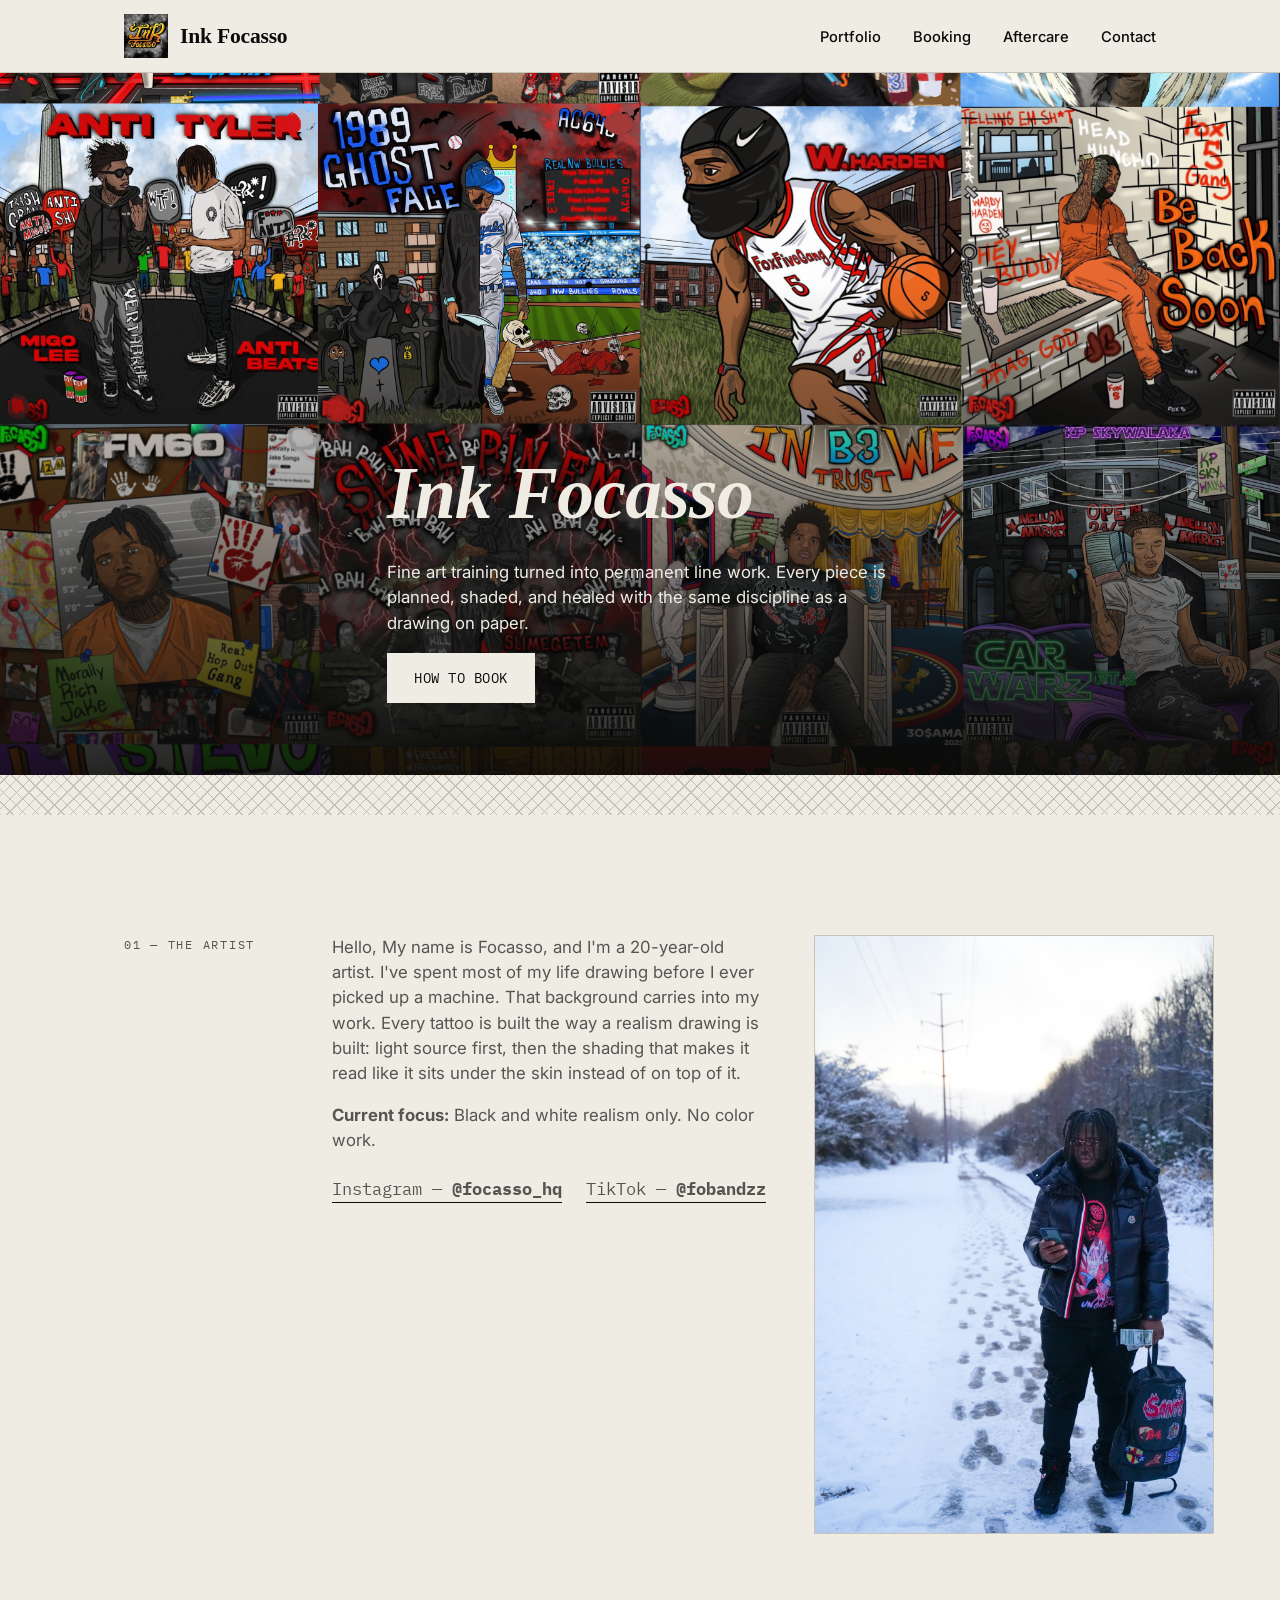
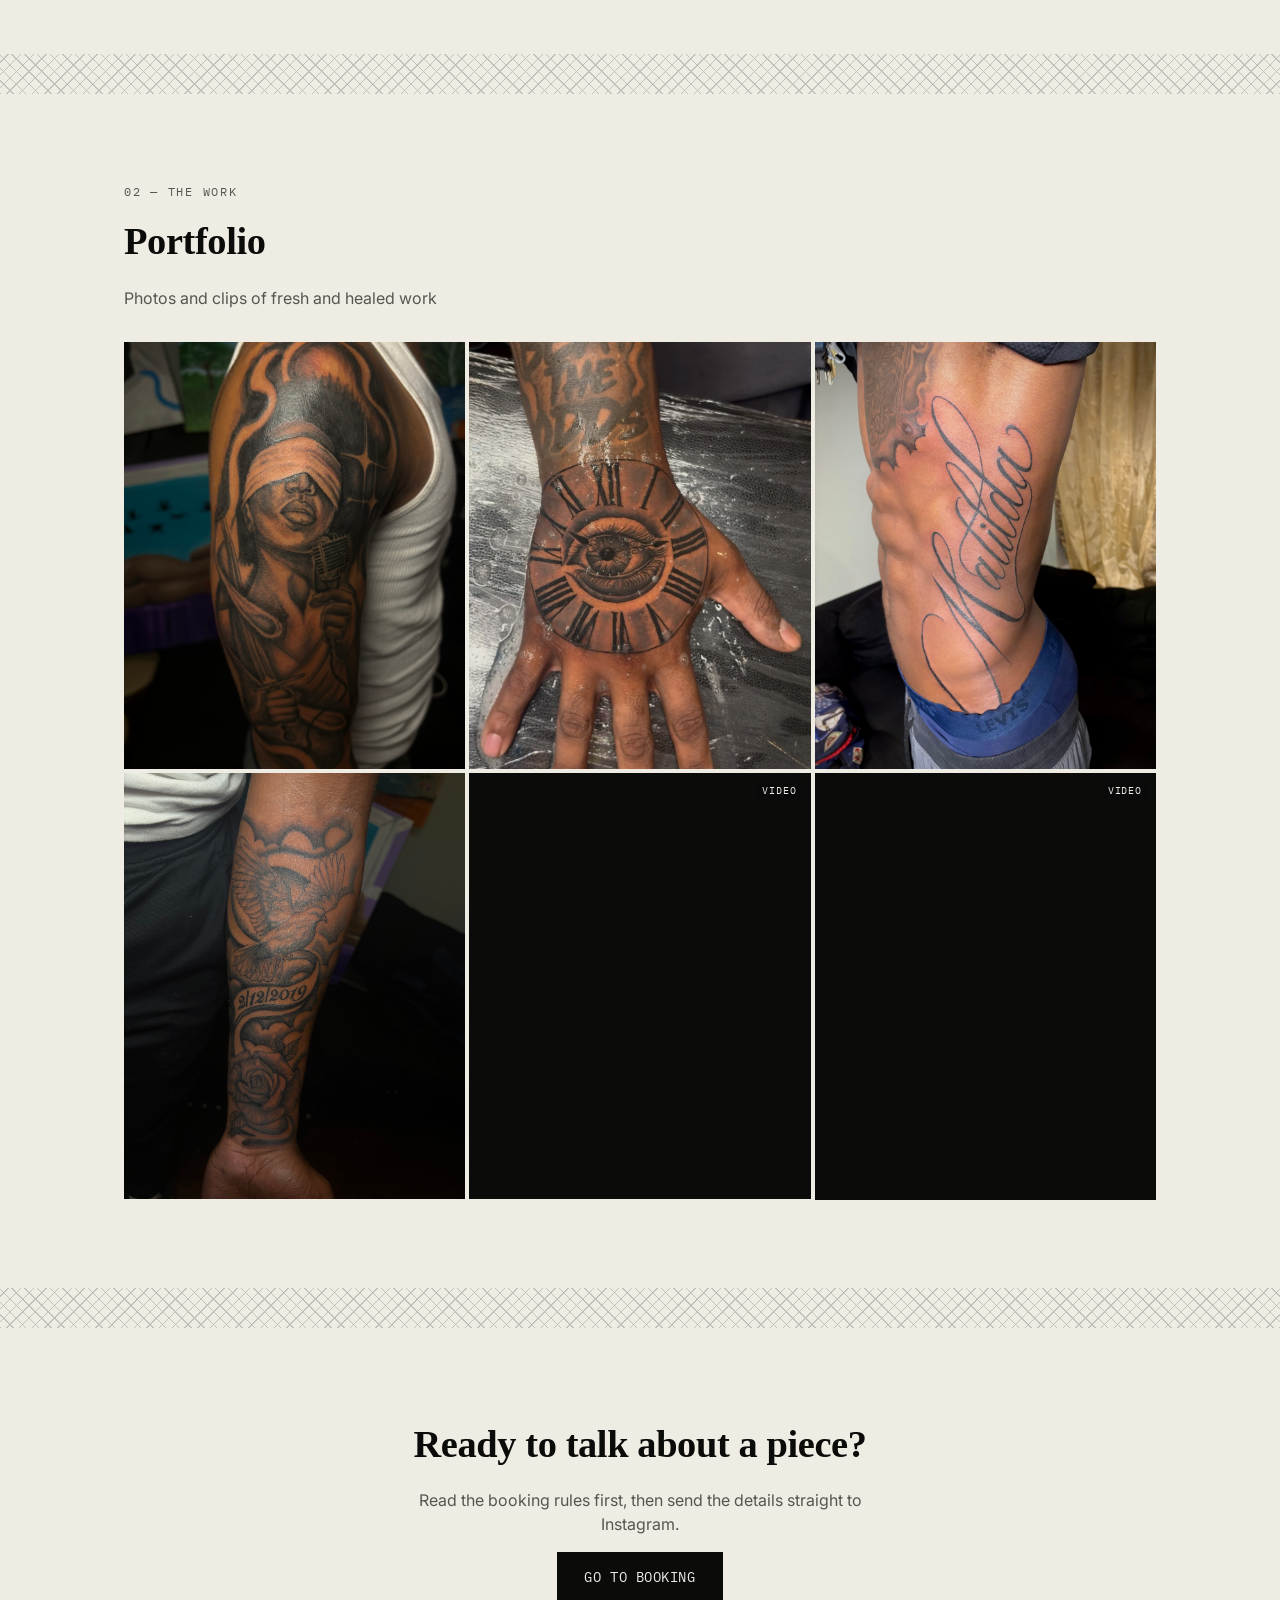
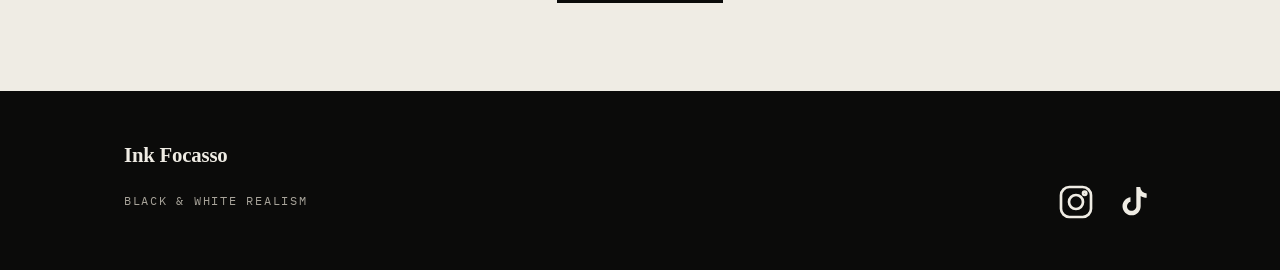
==== ink-focasso/index.html @ cd07380a "Initial commit" ====
<!doctype html>
<html lang="en">
<head>
<meta charset="UTF-8">
<meta name="viewport" content="width=device-width, initial-scale=1.0">
<title>Ink Focasso — Black &amp; white realism tattoo</title>
<meta name="description" content="Ink Focasso. Black and white realism tattoo artist. Book through Instagram DMs.">
<link rel="preconnect" href="https://fonts.googleapis.com">
<link rel="preconnect" href="https://fonts.gstatic.com" crossorigin>
<link href="https://fonts.googleapis.com/css2?family=Bodoni+Moda:ital,wght@0,500;0,700;1,500&family=Inter:wght@400;500;600&family=IBM+Plex+Mono:wght@400;500&display=swap" rel="stylesheet">
<link rel="stylesheet" href="css/style.css">
</head>
<body>

<header class="site-header">
  <div class="wrap header-inner">
<a class="logotype" href="index.html" id="logo-link">
    <img src="media/focasso website logo.jpg" alt="Ink Focasso Logo" class="navbar-logo">
    <span class="logo-text">Ink Focasso</span>
</a>
    <button class="nav-toggle" id="nav-toggle" aria-expanded="false" aria-controls="nav-menu">
      <span>Menu</span>
    </button>
    <nav>
      <ul id="nav-menu" class="nav-menu">
        <li><a href="index.html#portfolio">Portfolio</a></li>
        <li><a href="booking.html">Booking</a></li>
        <li><a href="aftercare.html">Aftercare</a></li>
        <li><a href="index.html#contact">Contact</a></li>
      </ul>
    </nav>
  </div>
</header>

<section class="hero">
  <div class="hero-media" aria-hidden="true"></div>
  <div class="hero-overlay" aria-hidden="true"></div>
  <div class="hero-content wrap">
    <h1>Ink Focasso</h1>
    <p class="hero-sub">Fine art training turned into permanent line work. Every piece is planned, shaded, and healed with the same discipline as a drawing on paper.</p>
    <a class="btn btn-primary" href="booking.html">How to book</a>
  </div>
</section>

<div class="hatch-divider" aria-hidden="true"></div>

<section class="about wrap" id="about">
  <div class="about-grid">
    <p class="label-mono">01 — The artist</p>
    <div class="about-copy">
      <p>Hello, My name is Focasso, and I'm a 20-year-old artist. I've spent most of my life drawing before I ever picked up a machine. That background carries into my work. Every tattoo is built the way a realism drawing is built: light source first, then the shading that makes it read like it sits under the skin instead of on top of it.</p>
      <p><strong>Current focus:</strong> Black and white realism only. No color work.</p>
      <p class="socials">
        <a href="https://instagram.com/focasso_hq" target="_blank" rel="noopener">Instagram — <strong>@focasso_hq</strong></a>
        <a href="https://tiktok.com/@fobandzz" target="_blank" rel="noopener">TikTok — <strong>@fobandzz</strong></a>
      </p>
    </div>
    <div class="about-photo">
      <img src="media/artist-photo.jpeg" alt="Ink Focasso, the artist" loading="lazy">
    </div>
  </div>
</section>

<div class="hatch-divider" aria-hidden="true"></div>

<section class="portfolio wrap" id="portfolio">
  <p class="label-mono">02 — The Work</p>
  <h2>Portfolio</h2>
  <p class="section-note">Photos and clips of fresh and healed work</p>
  <div class="gallery" id="gallery">
    <p class="gallery-empty" id="gallery-empty">Gallery items will show up here once they're added to <code>js/gallery-data.js</code>.</p>
  </div>
</section>

<div class="hatch-divider" aria-hidden="true"></div>

<section class="cta-band wrap">
  <h2>Ready to talk about a piece?</h2>
  <p>Read the booking rules first, then send the details straight to Instagram.</p>
  <a class="btn btn-primary" href="booking.html">Go to booking</a>
</section>

<footer id="contact" class="site-footer">
  <div class="wrap footer-grid">
    <div>
      <p class="logotype">Ink Focasso</p>
      <p class="label-mono">Black &amp; white realism</p>
    </div>
    <div class="footer-links">
  <a href="https://instagram.com/focasso_hq" target="_blank" rel="noopener" aria-label="Instagram">
    <svg viewBox="0 0 24 24" width="40" height="40" fill="none" stroke="currentColor" stroke-width="1.6">
      <rect x="3" y="3" width="18" height="18" rx="5"/>
      <circle cx="12" cy="12" r="4.2"/>
      <circle cx="17.2" cy="6.8" r="1"/>
    </svg>
  </a>
  <a href="https://tiktok.com/@fobandzz" target="_blank" rel="noopener" aria-label="TikTok">
    <svg viewBox="0 0 24 24" width="40" height="40" fill="currentColor">
      <path d="M14.5 3c.3 2.1 1.7 3.6 3.9 3.9v2.6c-1.3 0-2.6-.4-3.6-1.1v6.1c0 3-2.4 5.5-5.4 5.5S3.9 17.5 3.9 14.5c0-2.8 2.1-5.1 4.8-5.4v2.7c-1.2.3-2.1 1.4-2.1 2.7 0 1.6 1.3 2.8 2.8 2.8s2.8-1.3 2.8-2.8V3h2.3z"/>
    </svg>
  </a>
</div>
  </div>
</footer>

<!-- lightbox for gallery, filled in by main.js -->
<div class="lightbox" id="lightbox" hidden>
  <button class="lightbox-close" id="lightbox-close" aria-label="Close">×</button>
  <div class="lightbox-content" id="lightbox-content"></div>
</div>

<script src="js/gallery-data.js"></script>
<script src="js/main.js"></script>
</body>
</html>
---- ink-focasso/css/style.css ----
/* =========================================================
   INK_FOCASSO — Stylesheet
   Sections:
   1. Tokens
   2. Reset
   3. Typography
   4. Layout helpers
   5. Header / nav
   6. Hero
   7. Hatch divider (signature element)
   8. About
   9. Portfolio / gallery / lightbox
   10. CTA band + footer
   11. Booking page
   12. Aftercare page
   13. Buttons
   14. Responsive
   ========================================================= */

/* 1. Tokens ------------------------------------------------ */
:root {
  --ink: #0b0b0a;        /* near-black, warm */
  --ink-soft: #171614;
  --paper: #efece4;      /* warm paper white */
  --paper-dim: #e4e0d4;
  --graphite: #565550;   /* secondary text / lines */
  --hairline: #c9c5ba;   /* light borders on paper */
  --blood: #7a1f1f;      /* sparing accent: warnings, non-refundable, CTAs */
  --blood-soft: #a4453f;

  --font-display: "Fraunces", Georgia, serif;
  --font-body: "Inter", -apple-system, sans-serif;
  --font-mono: "IBM Plex Mono", monospace;

  --wrap-width: 1080px;
}

/* 2. Reset --------------------------------------------------- */
* { box-sizing: border-box; }
html { scroll-behavior: smooth; }
body {
  margin: 0;
  background: var(--paper);
  color: var(--ink);
  font-family: var(--font-body);
  line-height: 1.5;
  -webkit-font-smoothing: antialiased;
}
img, video { max-width: 100%; display: block; }
a { color: inherit; }
ul, ol { padding: 0; margin: 0; list-style: none; }
button { font: inherit; cursor: pointer; }

@media (prefers-reduced-motion: reduce) {
  html { scroll-behavior: auto; }
  * { animation-duration: 0.01ms !important; transition-duration: 0.01ms !important; }
}

:focus-visible {
  outline: 2px solid var(--blood);
  outline-offset: 3px;
}

/* 3. Typography ------------------------------------------------ */
h1, h2, h3 {
  font-family: var(--font-display);
  font-weight: 600;
  letter-spacing: -0.01em;
  margin: 0 0 0.4em;
}
h1 { font-size: clamp(2.6rem, 6vw, 4.6rem); line-height: 1.02; }
h2 { font-size: clamp(1.7rem, 3.2vw, 2.4rem); }
p { margin: 0 0 1em; color: var(--graphite); }
.hero p, .hero h1 { color: inherit; }

.eyebrow, .label-mono {
  font-family: var(--font-mono);
  font-size: 0.78rem;
  letter-spacing: 0.14em;
  text-transform: uppercase;
  color: var(--graphite);
}

code {
  font-family: var(--font-mono);
  background: var(--paper-dim);
  padding: 0.1em 0.4em;
  font-size: 0.9em;
}

/* 4. Layout helpers --------------------------------------------- */
.wrap {
  max-width: var(--wrap-width);
  margin: 0 auto;
  padding: 0 24px;
}

/* 5. Header / nav ------------------------------------------------ */
.site-header {
  position: sticky;
  top: 0;
  z-index: 40;
  background: var(--paper);
  border-bottom: 1px solid var(--hairline);
}
.header-inner {
  display: flex;
  align-items: center;
  justify-content: space-between;
  height: 72px;
}
.logotype {
  font-family: var(--font-display);
  font-weight: 600;
  font-size: 1.3rem;
  letter-spacing: -0.01em;
}
#logo-link {
  display: flex;
  align-items: center;
  gap: 12px;
  text-decoration: none;
}
.navbar-logo {
  height: 44px;
  width: auto;
  display: block;
  object-fit: contain;
}
.logo-text {
  font-family: var(--font-display);
  font-weight: 600;
  font-size: 1.35rem;
  letter-spacing: -0.01em;
  color: var(--ink);
}
.nav-menu {
  display: flex;
  gap: 32px;
}
.nav-menu a {
  text-decoration: none;
  font-size: 0.92rem;
  font-weight: 500;
  border-bottom: 2px solid transparent;
  padding-bottom: 2px;
}
.nav-menu a:hover,
.nav-menu a[aria-current="page"] {
  border-bottom-color: var(--blood);
}
.nav-toggle {
  display: none;
  background: none;
  border: 1px solid var(--ink);
  padding: 8px 14px;
  font-family: var(--font-mono);
  font-size: 0.8rem;
}

/* 6. Hero --------------------------------------------------------- */
.hero {
  position: relative;
  min-height: 78vh;
  display: flex;
  align-items: flex-end;
  background: var(--ink);
  color: var(--paper);
  overflow: hidden;
}

.hero-media {
  position: absolute;
  inset: 0;
  /* Updated with your "focasso portfolio.PNG" image */
  background: url("../media/focasso portfolio.PNG") center/cover no-repeat;
}

.hero-overlay {
  position: absolute;
  inset: 0;
  background: linear-gradient(180deg, rgba(11,11,10,0) 30%, rgba(11,11,10,0.9) 100%);
}

.hero-content {
  position: relative;
  padding-bottom: 72px;
  padding-top: 140px;
}
.hero h1 {
  font-optical-sizing: auto;
  font-weight: 600;
  font-style: italic;
}
.hero .eyebrow { color: #c9c5ba; }
.hero-sub {
  max-width: 46ch;
  color: #d8d5cc;
  font-size: 1.05rem;
}

/* 7. Hatch divider — signature element ----------------------------
   Cross-hatch pattern, referencing the shading technique used in
   black and white realism tattooing. Used as a section divider
   throughout the site, always in the graphite tone. */
.hatch-divider {
  height: 40px;
  background-image:
    repeating-linear-gradient(45deg, var(--graphite) 0, var(--graphite) 1px, transparent 1px, transparent 9px),
    repeating-linear-gradient(-45deg, var(--graphite) 0, var(--graphite) 1px, transparent 1px, transparent 9px);
  opacity: 0.28;
}

/* 8. About --------------------------------------------------------- */
.about { padding: 120px 24px; }
.about-grid {
  display: grid;
  grid-template-columns: 160px 1fr 400px;
  gap: 48px;
  align-items: start;
}
.about-photo img {
  width: 100%;
  height: auto;
  object-fit: contain;
  border: 1px solid var(--hairline);
}
.about-copy p { max-width: 62ch; font-size: 1.05rem; }
.socials {
  display: flex;
  gap: 24px;
  font-family: var(--font-mono);
  font-size: 0.85rem;
  margin-top: 24px;
}
.socials a {
  text-decoration: none;
  border-bottom: 1px solid var(--ink);
  white-space: nowrap;
}
/* 9. Portfolio / gallery / lightbox --------------------------------- */
.portfolio { padding: 88px 24px; }
.section-note { max-width: 60ch; }
.gallery {
  display: grid;
  grid-template-columns: repeat(3, 1fr);
  gap: 4px;
  margin-top: 32px;
}
.gallery-empty {
  grid-column: 1 / -1;
  border: 1px dashed var(--hairline);
  padding: 40px;
  text-align: center;
}
.gallery-item {
  position: relative;
  aspect-ratio: 4 / 5;
  background: var(--ink);
  overflow: hidden;
  cursor: pointer;
  border: none;
  padding: 0;
}
.gallery-item img,
.gallery-item video {
  width: 100%;
  height: 100%;
  object-fit: cover;
  transition: transform 0.4s ease;
}
.gallery-item:hover img,
.gallery-item:hover video { transform: scale(1.04); }
.gallery-item .badge {
  position: absolute;
  top: 8px;
  right: 8px;
  font-family: var(--font-mono);
  font-size: 0.65rem;
  color: var(--paper);
  background: rgba(11,11,10,0.7);
  padding: 2px 6px;
  letter-spacing: 0.08em;
  text-transform: uppercase;
}

.lightbox {
  position: fixed;
  inset: 0;
  background: rgba(11,11,10,0.94);
  z-index: 100;
  display: flex;
  align-items: center;
  justify-content: center;
  padding: 40px;
}
.lightbox[hidden] { display: none; }
.lightbox-content img,
.lightbox-content video {
  max-height: 86vh;
  max-width: 90vw;
}
.lightbox-close {
  position: absolute;
  top: 24px;
  right: 32px;
  background: none;
  border: none;
  color: var(--paper);
  font-size: 2rem;
  line-height: 1;
}

/* 10. CTA band + footer --------------------------------------------- */
.cta-band {
  padding: 88px 24px;
  text-align: center;
}
.cta-band p { max-width: 46ch; margin-left: auto; margin-right: auto; }

.site-footer {
  background: var(--ink);
  color: var(--paper);
  padding: 48px 24px;
}
.footer-grid {
  display: flex;
  justify-content: space-between;
  align-items: flex-end;
  flex-wrap: wrap;
  gap: 24px;
}
.site-footer .logotype { color: var(--paper); }
.site-footer .label-mono { color: #a8a49a; }
.footer-links {
  display: flex;
  gap: 20px;
  align-items: center;
}
.footer-links a {
  display: inline-flex;
  color: var(--paper);
}
.footer-links a:hover { color: var(--blood-soft); }

/* 11. Booking page ---------------------------------------------------- */
.page-header { padding: 64px 24px 32px; }
.page-header p:last-child { max-width: 58ch; }

.rules { padding: 24px 24px 64px; }
.checklist { display: flex; flex-direction: column; gap: 16px; max-width: 68ch; }
.checklist li {
  border: 1px solid var(--hairline);
  padding: 16px 18px;
}
.checklist label {
  display: flex;
  gap: 14px;
  align-items: flex-start;
  cursor: pointer;
}
.checklist input[type="checkbox"] {
  margin-top: 3px;
  width: 18px;
  height: 18px;
  accent-color: var(--blood);
  flex-shrink: 0;
}
.checklist span { font-size: 0.98rem; }
.checklist-status {
  font-family: var(--font-mono);
  font-size: 0.85rem;
  margin-top: 20px;
}
.checklist-status.is-complete { color: var(--blood); }

.prep { padding: 24px 24px 64px; }
.prep-grid {
  display: grid;
  grid-template-columns: repeat(5, 1fr);
  gap: 1px;
  background: var(--hairline);
  border: 1px solid var(--hairline);
}
.prep-item {
  background: var(--paper);
  padding: 22px 12px;
  text-align: center;
}

.dm-flow { padding: 24px 24px 96px; }
.dm-steps { display: flex; flex-direction: column; gap: 10px; margin: 24px 0 32px; max-width: 60ch; counter-reset: step; }
.dm-steps li {
  counter-increment: step;
  padding-left: 32px;
  position: relative;
}
.dm-steps li::before {
  content: counter(step);
  position: absolute;
  left: 0;
  font-family: var(--font-mono);
  color: var(--blood);
}

.template-box {
  border: 1px solid var(--hairline);
  padding: 24px;
  max-width: 60ch;
  margin-bottom: 32px;
}
.template-box pre {
  font-family: var(--font-mono);
  font-size: 0.88rem;
  white-space: pre-wrap;
  background: var(--paper-dim);
  padding: 16px;
  margin: 12px 0 16px;
}
.template-actions { display: flex; align-items: center; gap: 16px; }
.copy-status { font-family: var(--font-mono); font-size: 0.8rem; color: var(--blood); }

/* 12. Aftercare page ---------------------------------------------------- */
.aftercare { padding: 24px 24px 96px; }
.aftercare-steps {
  display: flex;
  flex-direction: column;
  gap: 28px;
  max-width: 62ch;
}
.aftercare-steps li { border-left: 2px solid var(--blood); padding-left: 20px; }
.aftercare-note { margin-top: 40px; font-family: var(--font-mono); font-size: 0.9rem; }
.aftercare-note a { border-bottom: 1px solid var(--ink); text-decoration: none; }

/* 13. Buttons ------------------------------------------------------------ */
.btn {
  display: inline-block;
  font-family: var(--font-mono);
  font-size: 0.85rem;
  letter-spacing: 0.04em;
  text-transform: uppercase;
  text-decoration: none;
  padding: 14px 26px;
  border: 1px solid currentColor;
  transition: background 0.2s ease, color 0.2s ease;
}
.btn-primary {
  background: var(--ink);
  color: var(--paper);
  border-color: var(--ink);
}
.hero .btn-primary {
  background: var(--paper);
  color: var(--ink);
  border-color: var(--paper);
}
.btn-primary:hover { background: var(--blood); border-color: var(--blood); color: var(--paper); }
.btn-secondary {
  background: transparent;
  color: var(--ink);
  border-color: var(--ink);
}
.btn-secondary:hover { background: var(--ink); color: var(--paper); }
.btn[aria-disabled="true"] {
  opacity: 0.35;
  pointer-events: none;
}

/* 14. Responsive ------------------------------------------------------------ */
@media (max-width: 780px) {
  .about-grid { grid-template-columns: 1fr; gap: 24px; }
  .about-photo img { aspect-ratio: 16 / 10; }
  .gallery { grid-template-columns: repeat(2, 1fr); }
  .prep-grid { grid-template-columns: repeat(2, 1fr); }
  .footer-grid { flex-direction: column; align-items: flex-start; }
}

@media (max-width: 620px) {
  .nav-toggle { display: block; }
  .nav-menu {
    display: none;
    position: absolute;
    top: 72px;
    left: 0;
    right: 0;
    background: var(--paper);
    border-bottom: 1px solid var(--hairline);
    flex-direction: column;
    gap: 0;
    padding: 8px 24px 16px;
  }
  .nav-menu.is-open { display: flex; }
  .nav-menu li { padding: 12px 0; border-bottom: 1px solid var(--hairline); }
  .nav-menu li:last-child { border-bottom: none; }
  .gallery { grid-template-columns: repeat(2, 1fr); }
}
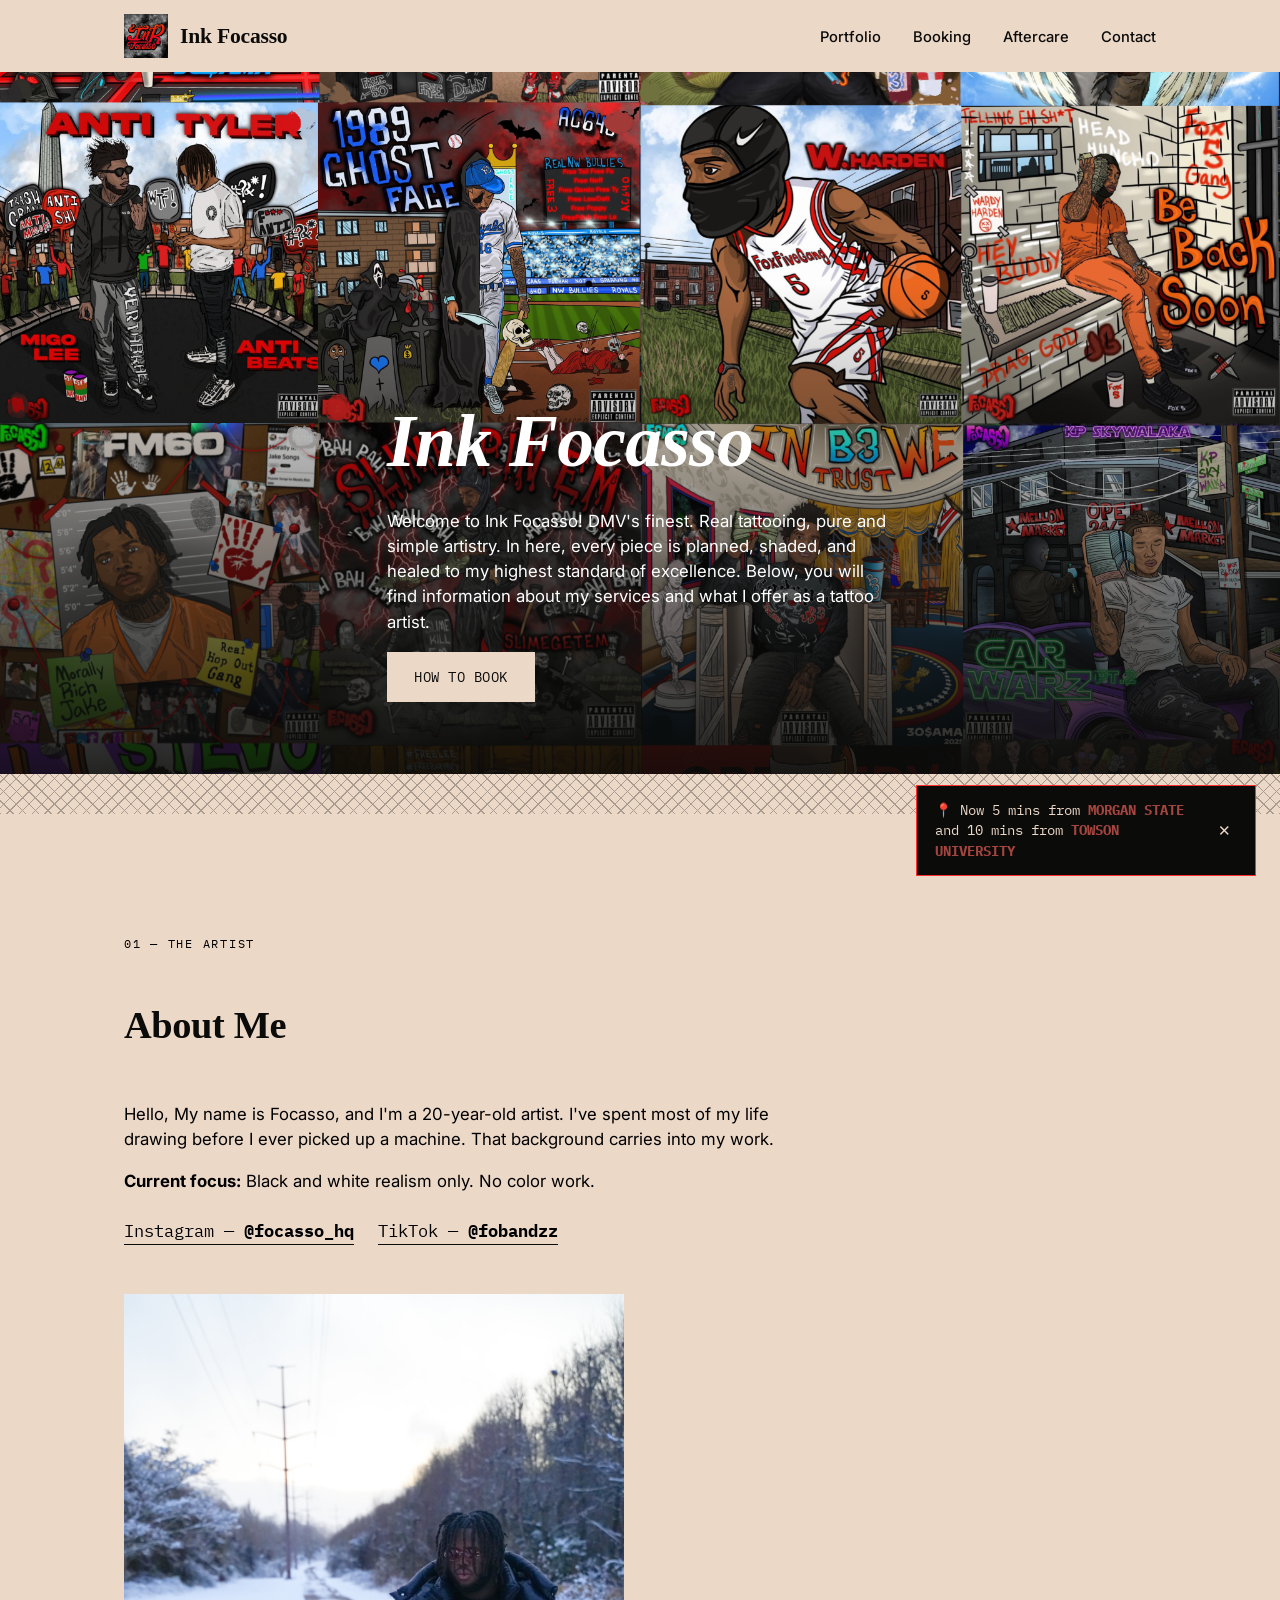
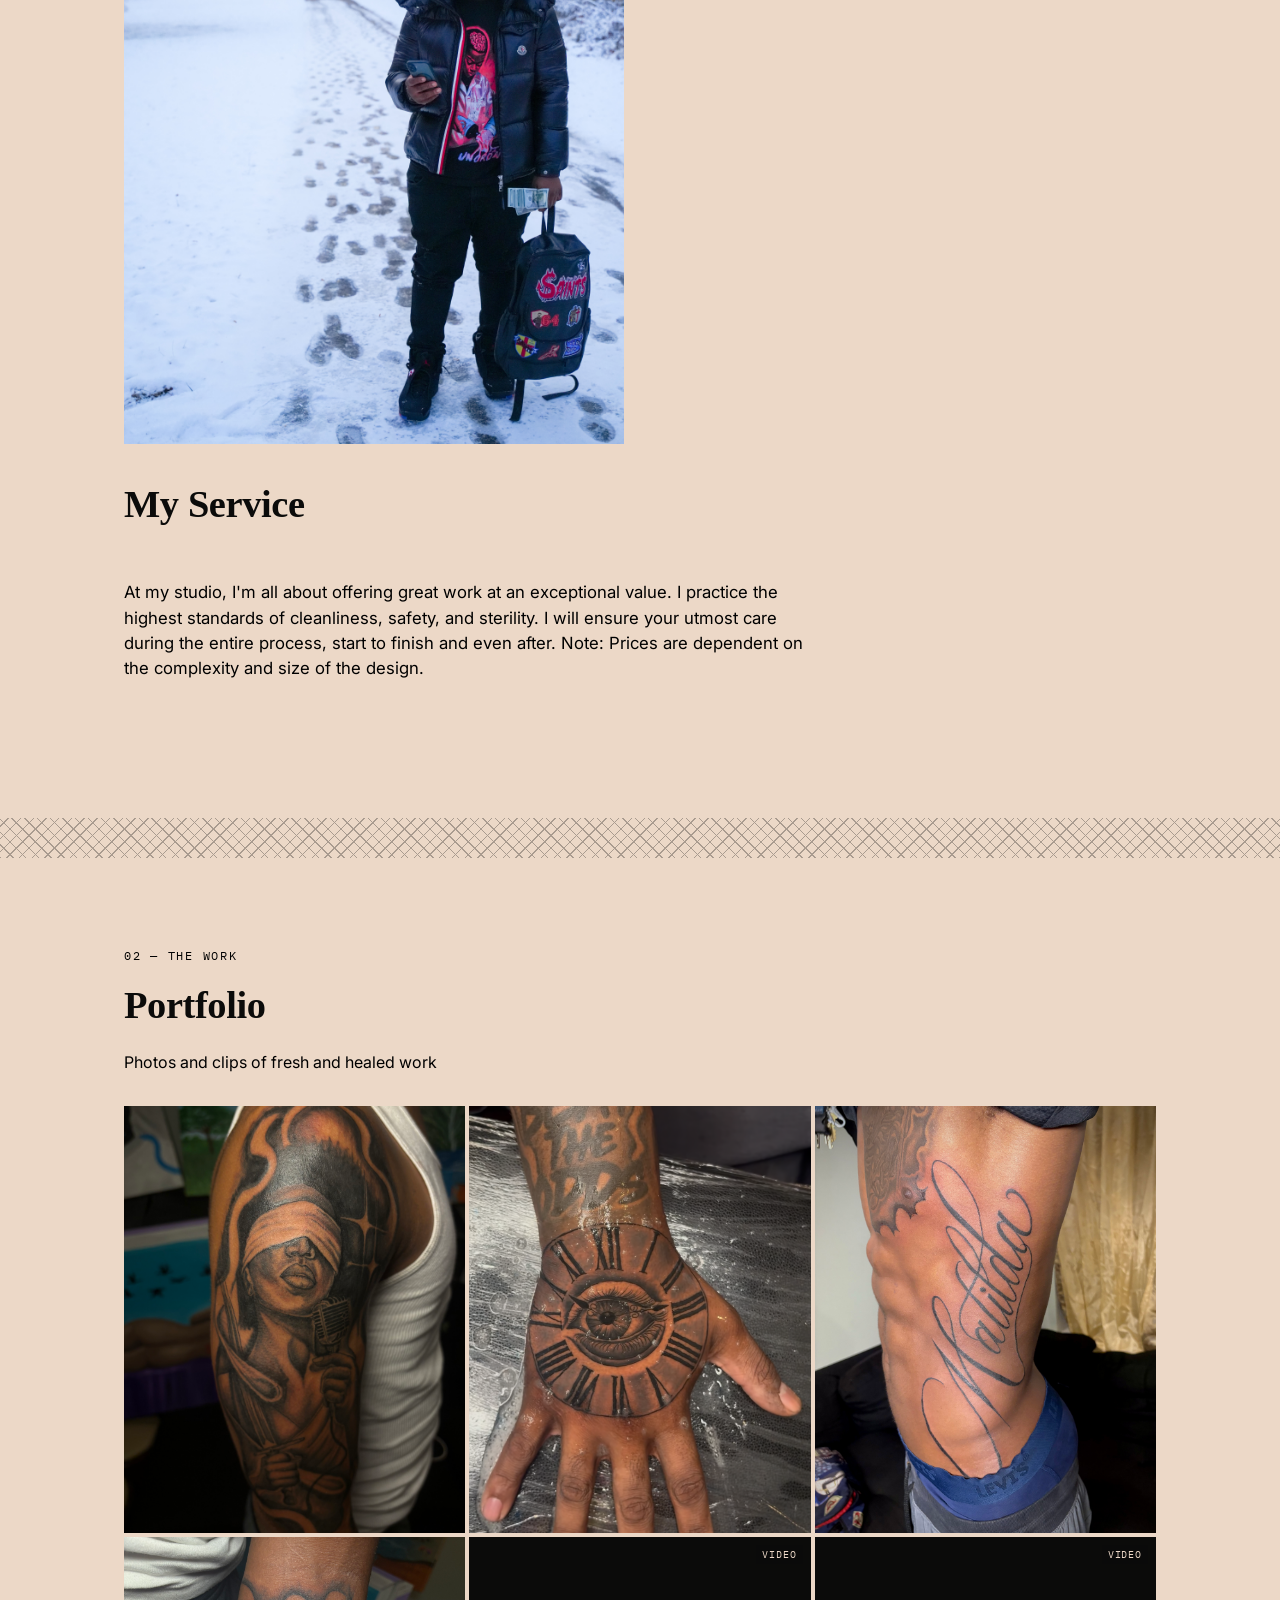
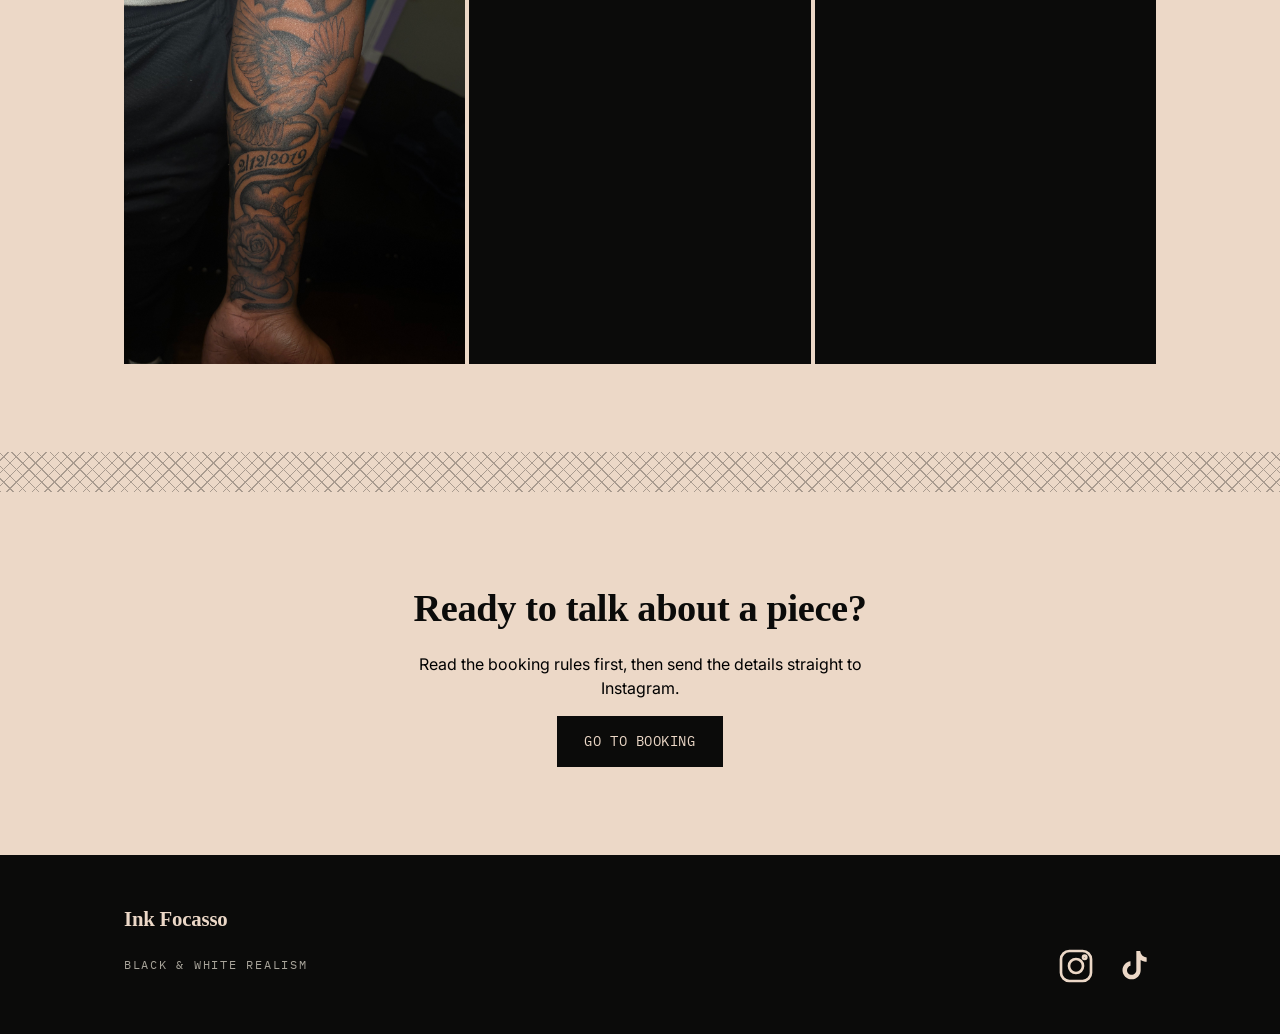
==== commit 3eb72577: "Initial Commit" ====
--- a/ink-focasso/index.html
+++ b/ink-focasso/index.html
@@ -15,11 +15,11 @@
 <header class="site-header">
   <div class="wrap header-inner">
 <a class="logotype" href="index.html" id="logo-link">
-    <img src="media/focasso website logo.jpg" alt="Ink Focasso Logo" class="navbar-logo">
+    <img src="media/focasso website logo red.jpg" alt="Ink Focasso Logo" class="navbar-logo">
     <span class="logo-text">Ink Focasso</span>
 </a>
     <button class="nav-toggle" id="nav-toggle" aria-expanded="false" aria-controls="nav-menu">
-      <span>Menu</span>
+      <span></span>
     </button>
     <nav>
       <ul id="nav-menu" class="nav-menu">
@@ -37,7 +37,7 @@
   <div class="hero-overlay" aria-hidden="true"></div>
   <div class="hero-content wrap">
     <h1>Ink Focasso</h1>
-    <p class="hero-sub">Fine art training turned into permanent line work. Every piece is planned, shaded, and healed with the same discipline as a drawing on paper.</p>
+    <p class="hero-sub"> Welcome to Ink Focasso! DMV's finest. Real tattooing, pure and simple artistry. In here, every piece is planned, shaded, and healed to my highest standard of excellence. Below, you will find information about my services and what I offer as a tattoo artist.</p>
     <a class="btn btn-primary" href="booking.html">How to book</a>
   </div>
 </section>
@@ -47,8 +47,9 @@
 <section class="about wrap" id="about">
   <div class="about-grid">
     <p class="label-mono">01 — The artist</p>
+    <h2> About Me </h2>
     <div class="about-copy">
-      <p>Hello, My name is Focasso, and I'm a 20-year-old artist. I've spent most of my life drawing before I ever picked up a machine. That background carries into my work. Every tattoo is built the way a realism drawing is built: light source first, then the shading that makes it read like it sits under the skin instead of on top of it.</p>
+      <p>Hello, My name is Focasso, and I'm a 20-year-old artist. I've spent most of my life drawing before I ever picked up a machine. That background carries into my work. </p>
       <p><strong>Current focus:</strong> Black and white realism only. No color work.</p>
       <p class="socials">
         <a href="https://instagram.com/focasso_hq" target="_blank" rel="noopener">Instagram — <strong>@focasso_hq</strong></a>
@@ -58,6 +59,11 @@
     <div class="about-photo">
       <img src="media/artist-photo.jpeg" alt="Ink Focasso, the artist" loading="lazy">
     </div>
+    <h2> My Service </h2>
+    <div class="about-copy">
+      <p> At my studio, I'm all about offering great work at an exceptional value. I practice the highest standards of cleanliness, safety, and sterility. I will ensure your utmost care during the entire process, start to finish and even after. Note: Prices are dependent on the complexity and size of the design.</p>
+    </div>
+    
   </div>
 </section>
 
@@ -111,5 +117,12 @@
 
 <script src="js/gallery-data.js"></script>
 <script src="js/main.js"></script>
+
+<!-- proximity toast for location information -->
+<div class="proximity-toast" id="proximity-toast">
+  <p>📍 Now 5 mins from <strong>MORGAN STATE</strong> and 10 mins from <strong>TOWSON UNIVERSITY</strong></p>
+  <button class="toast-close" id="toast-close" aria-label="Close message">×</button>
+</div>
+
 </body>
 </html>
--- a/ink-focasso/css/style.css
+++ b/ink-focasso/css/style.css
@@ -21,23 +21,27 @@
 :root {
   --ink: #0b0b0a;        /* near-black, warm */
   --ink-soft: #171614;
-  --paper: #efece4;      /* warm paper white */
-  --paper-dim: #e4e0d4;
-  --graphite: #565550;   /* secondary text / lines */
+  --paper: #ecd8c7;      /* warm paper white */
+  --paper-dim: #eef5e7;
+  --graphite: #000000;   /* secondary text / lines */
   --hairline: #c9c5ba;   /* light borders on paper */
-  --blood: #7a1f1f;      /* sparing accent: warnings, non-refundable, CTAs */
+  --blood: #ff2e2e;      /* sparing accent: warnings, non-refundable, CTAs */
   --blood-soft: #a4453f;
 
   --font-display: "Fraunces", Georgia, serif;
   --font-body: "Inter", -apple-system, sans-serif;
-  --font-mono: "IBM Plex Mono", monospace;
+  --font-mono: "IBM Plex Mono", monospace;  
 
   --wrap-width: 1080px;
 }
 
 /* 2. Reset --------------------------------------------------- */
 * { box-sizing: border-box; }
-html { scroll-behavior: smooth; }
+html {
+  scroll-behavior: smooth;
+  overflow-x: hidden;
+  width: 100%;
+}
 body {
   margin: 0;
   background: var(--paper);
@@ -45,6 +49,8 @@
   font-family: var(--font-body);
   line-height: 1.5;
   -webkit-font-smoothing: antialiased;
+  overflow-x: hidden;
+  width: 100%;
 }
 img, video { max-width: 100%; display: block; }
 a { color: inherit; }
@@ -101,7 +107,7 @@
   top: 0;
   z-index: 40;
   background: var(--paper);
-  border-bottom: 1px solid var(--hairline);
+  border-bottom: none;
 }
 .header-inner {
   display: flex;
@@ -165,10 +171,9 @@
   display: flex;
   align-items: flex-end;
   background: var(--ink);
-  color: var(--paper);
+  color: #ffffff;
   overflow: hidden;
 }
-
 .hero-media {
   position: absolute;
   inset: 0;
@@ -214,16 +219,15 @@
 /* 8. About --------------------------------------------------------- */
 .about { padding: 120px 24px; }
 .about-grid {
-  display: grid;
-  grid-template-columns: 160px 1fr 400px;
-  gap: 48px;
-  align-items: start;
+  display: flex;
+  flex-direction: column;
+  gap: 32px;
 }
 .about-photo img {
   width: 100%;
   height: auto;
   object-fit: contain;
-  border: 1px solid var(--hairline);
+  max-width: 500px;
 }
 .about-copy p { max-width: 62ch; font-size: 1.05rem; }
 .socials {
@@ -377,7 +381,7 @@
 .prep { padding: 24px 24px 64px; }
 .prep-grid {
   display: grid;
-  grid-template-columns: repeat(5, 1fr);
+  grid-template-columns: repeat(3, 1fr);
   gap: 1px;
   background: var(--hairline);
   border: 1px solid var(--hairline);
@@ -465,8 +469,42 @@
   opacity: 0.35;
   pointer-events: none;
 }
-
-/* 14. Responsive ------------------------------------------------------------ */
+/* 14. Toast message ------------------------------------------------------- */
+.proximity-toast {
+  position: fixed;
+  bottom: 24px;
+  right: 24px;
+  z-index: 2000;
+  display: flex;
+  align-items: center;
+  gap: 16px;
+  background: var(--ink);
+  color: var(--paper);
+  padding: 14px 18px;
+  max-width: 340px;
+  border: 1px solid var(--blood);
+  font-family: var(--font-mono);
+  font-size: 0.85rem;
+  transform: translateY(120%);
+  opacity: 0;
+  transition: transform 0.4s ease, opacity 0.4s ease;
+}
+.proximity-toast.is-visible {
+  transform: translateY(0);
+  opacity: 1;
+}
+.proximity-toast p { margin: 0; color: var(--paper); }
+.proximity-toast strong { color: var(--blood-soft); }
+.toast-close {
+  background: none;
+  border: none;
+  color: var(--paper);
+  font-size: 1.3rem;
+  line-height: 1;
+  flex-shrink: 0;
+}
+
+/* 15. Responsive ------------------------------------------------------------ */
 @media (max-width: 780px) {
   .about-grid { grid-template-columns: 1fr; gap: 24px; }
   .about-photo img { aspect-ratio: 16 / 10; }
@@ -475,6 +513,13 @@
   .footer-grid { flex-direction: column; align-items: flex-start; }
 }
 
+@media (max-width: 620px) {
+  .proximity-toast {
+    right: 16px;
+    left: 16px;
+    max-width: none;
+  }
+}
 @media (max-width: 620px) {
   .nav-toggle { display: block; }
   .nav-menu {
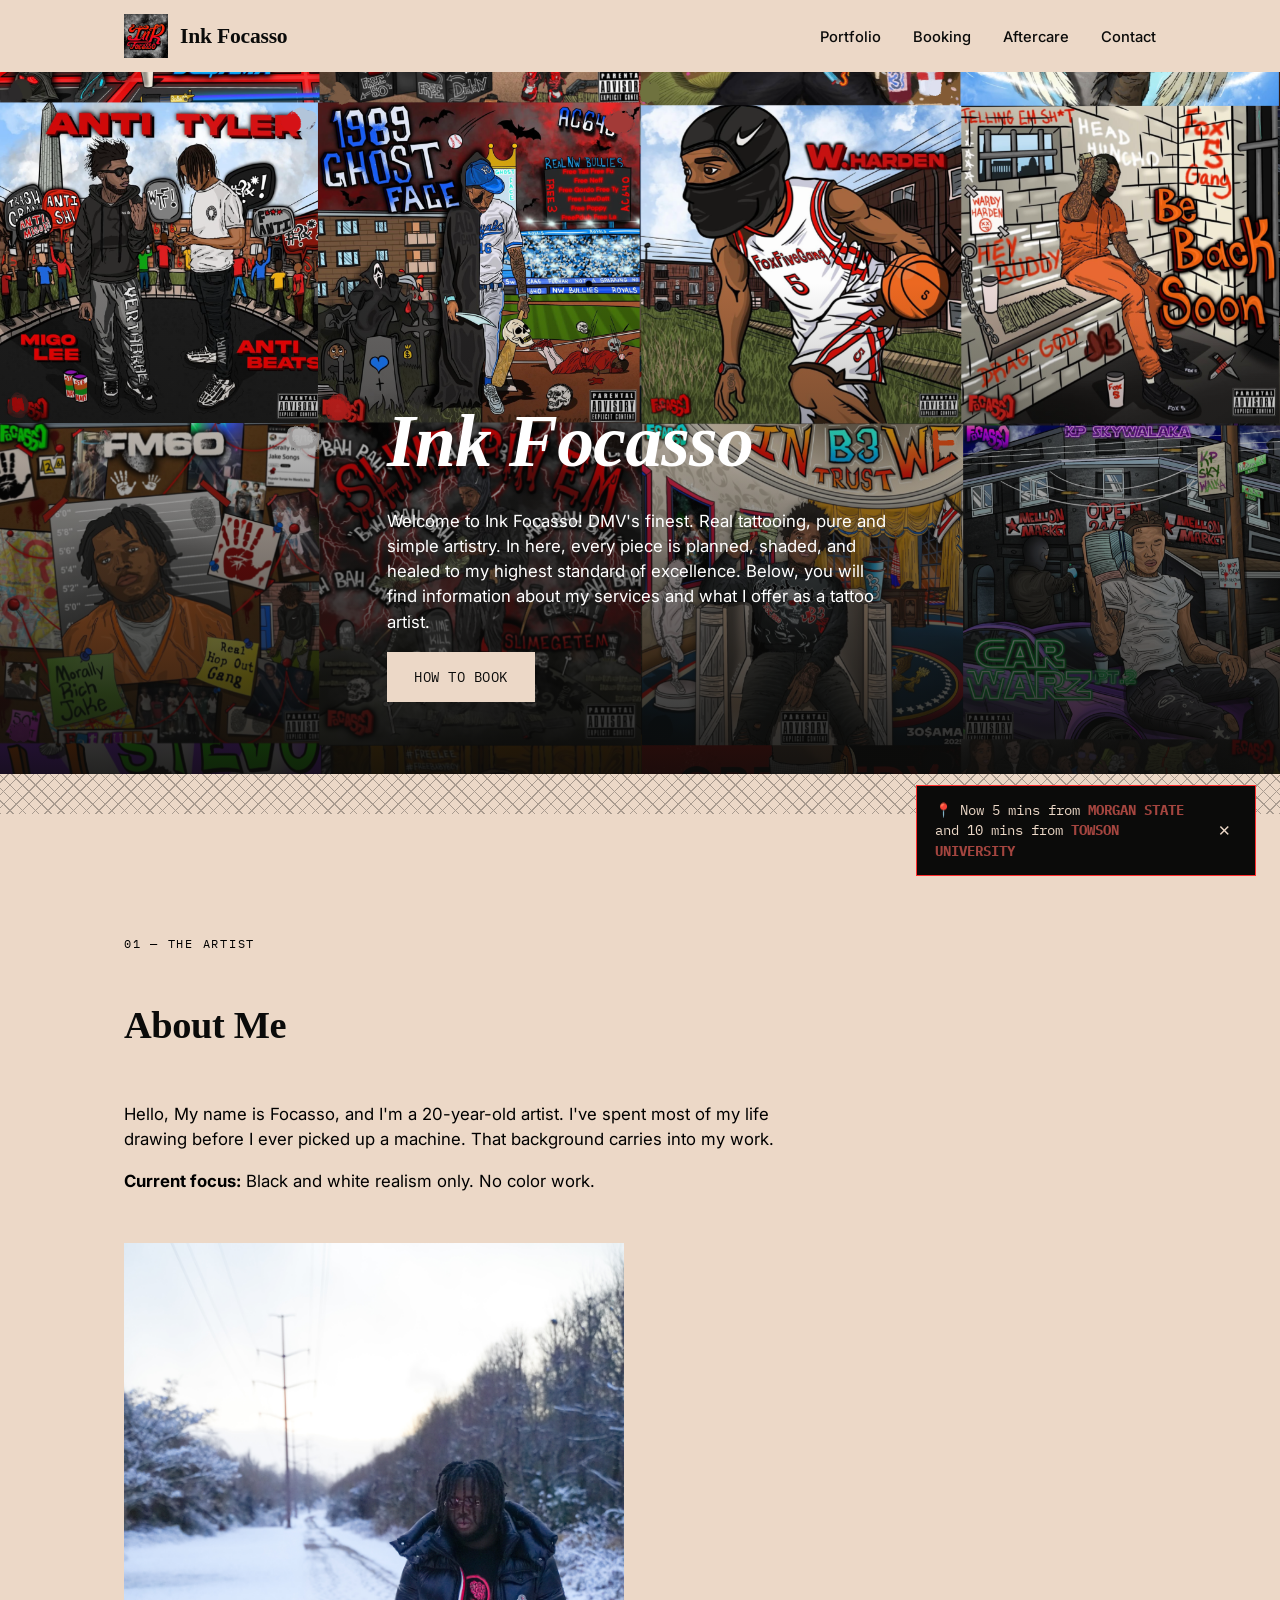
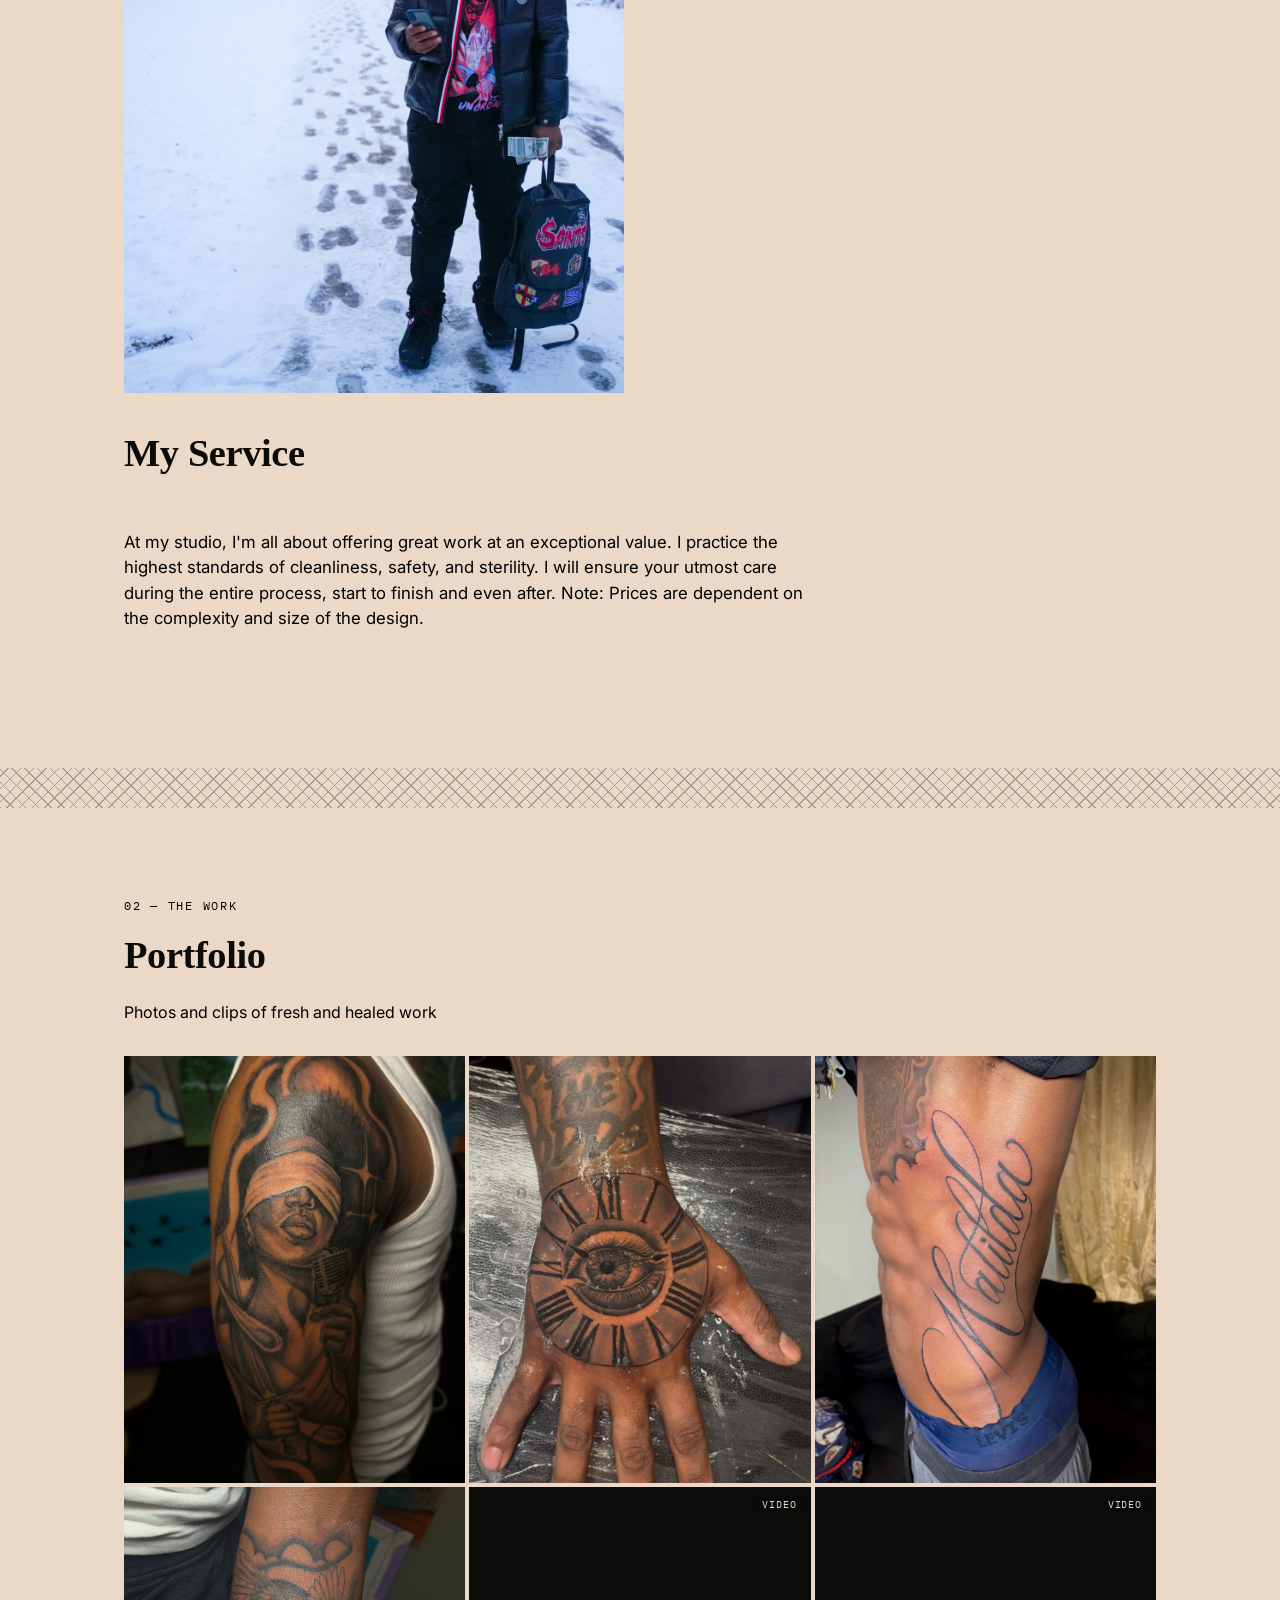
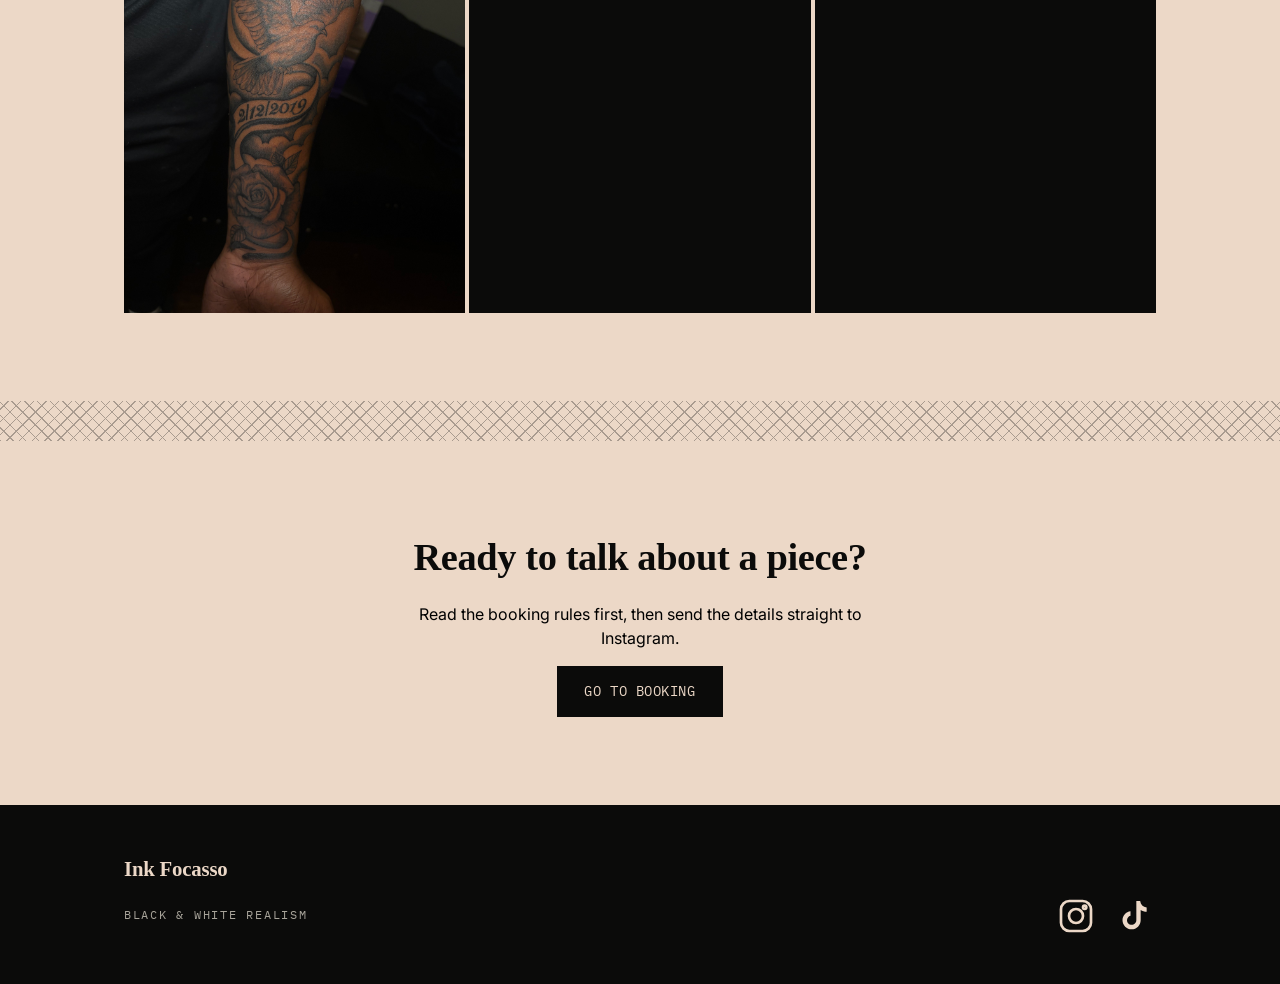
==== commit 400cfe5d: "Socials change" ====
--- a/ink-focasso/index.html
+++ b/ink-focasso/index.html
@@ -51,10 +51,6 @@
     <div class="about-copy">
       <p>Hello, My name is Focasso, and I'm a 20-year-old artist. I've spent most of my life drawing before I ever picked up a machine. That background carries into my work. </p>
       <p><strong>Current focus:</strong> Black and white realism only. No color work.</p>
-      <p class="socials">
-        <a href="https://instagram.com/focasso_hq" target="_blank" rel="noopener">Instagram — <strong>@focasso_hq</strong></a>
-        <a href="https://tiktok.com/@fobandzz" target="_blank" rel="noopener">TikTok — <strong>@fobandzz</strong></a>
-      </p>
     </div>
     <div class="about-photo">
       <img src="media/artist-photo.jpeg" alt="Ink Focasso, the artist" loading="lazy">
@@ -63,7 +59,7 @@
     <div class="about-copy">
       <p> At my studio, I'm all about offering great work at an exceptional value. I practice the highest standards of cleanliness, safety, and sterility. I will ensure your utmost care during the entire process, start to finish and even after. Note: Prices are dependent on the complexity and size of the design.</p>
     </div>
-    
+  
   </div>
 </section>
 
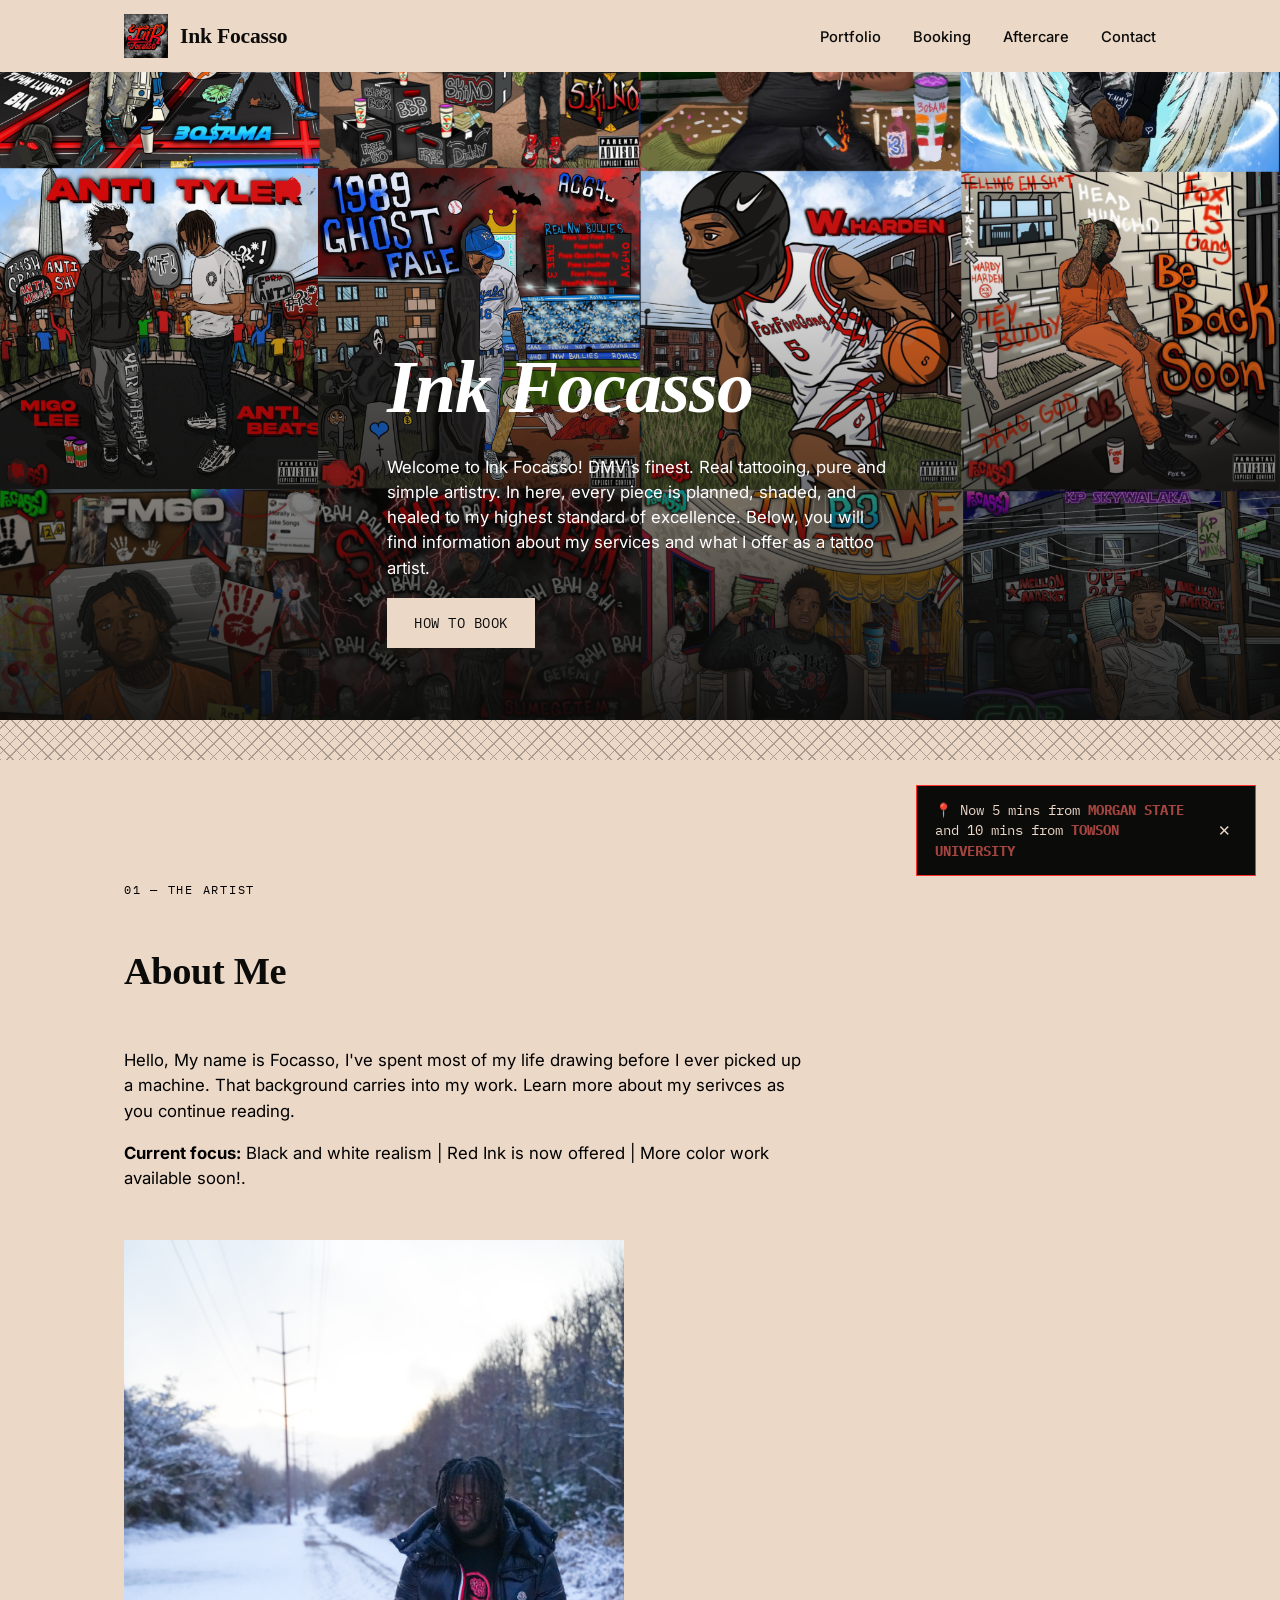
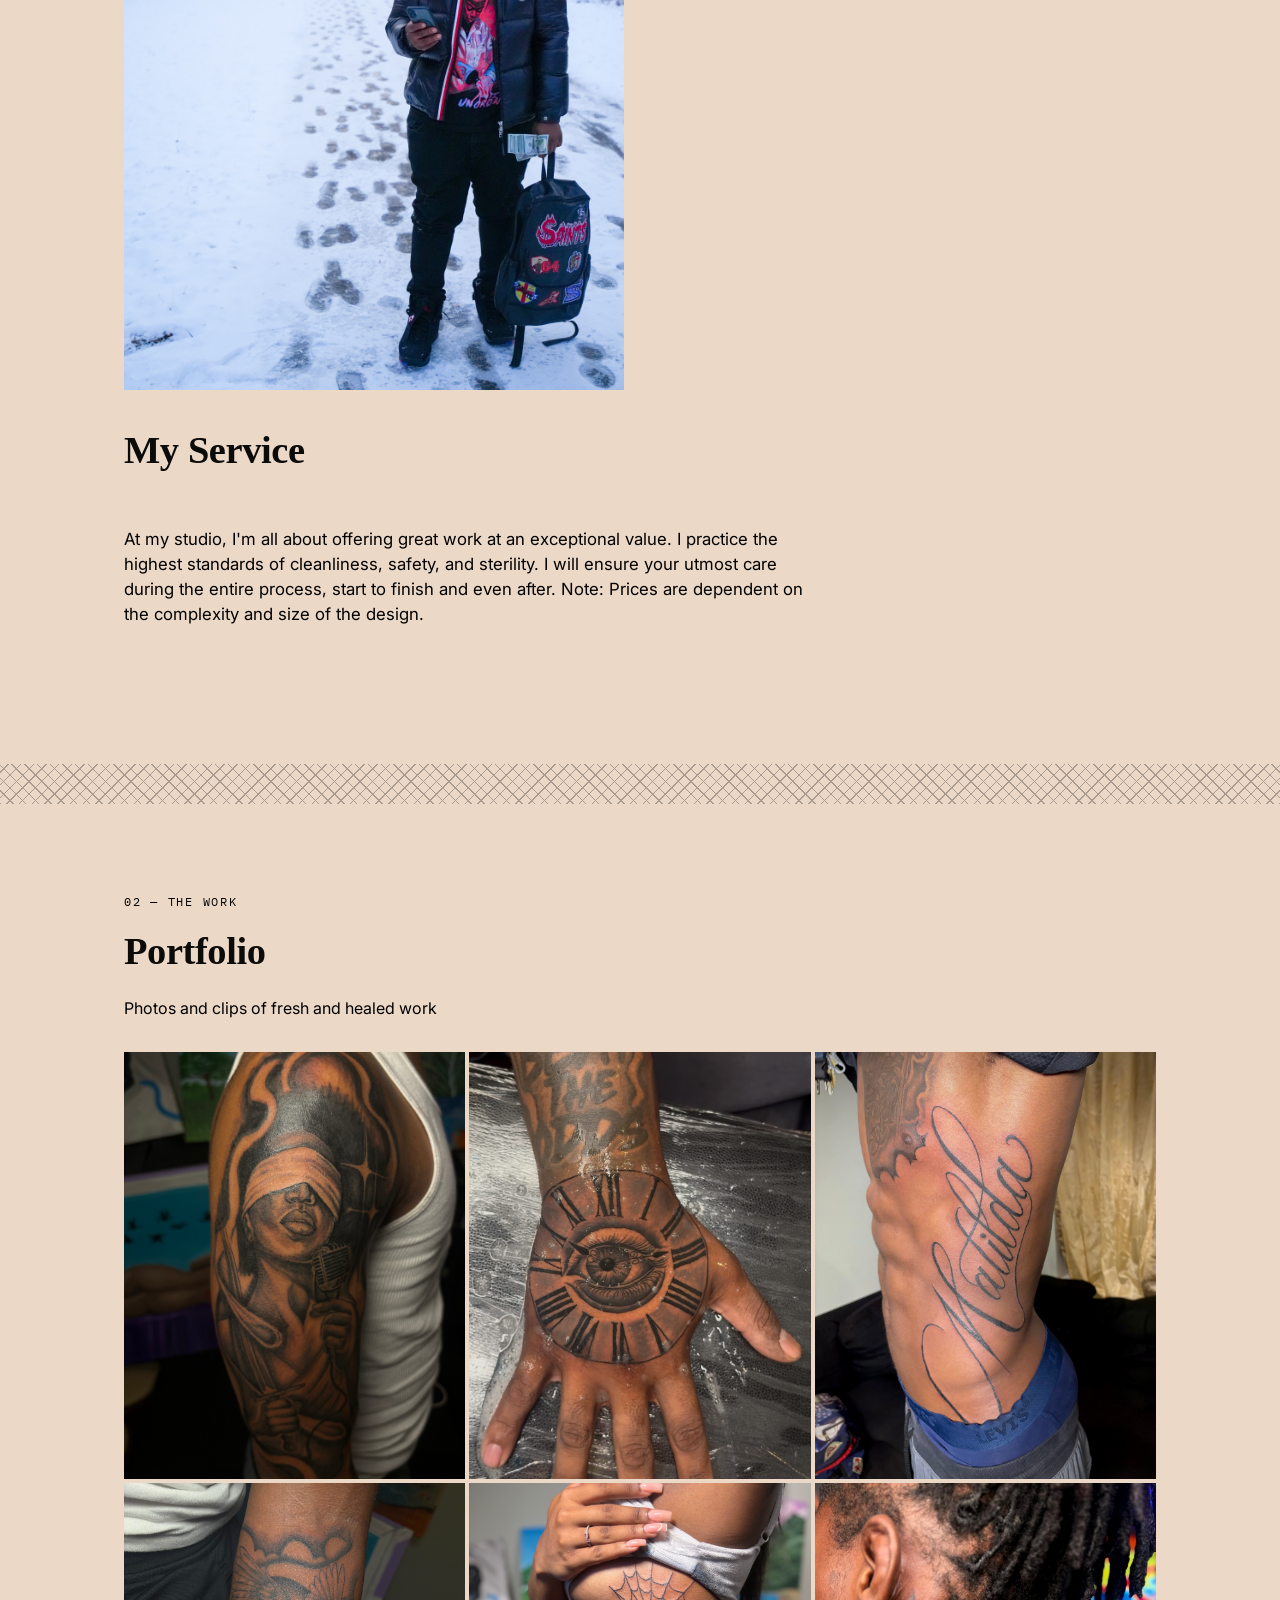
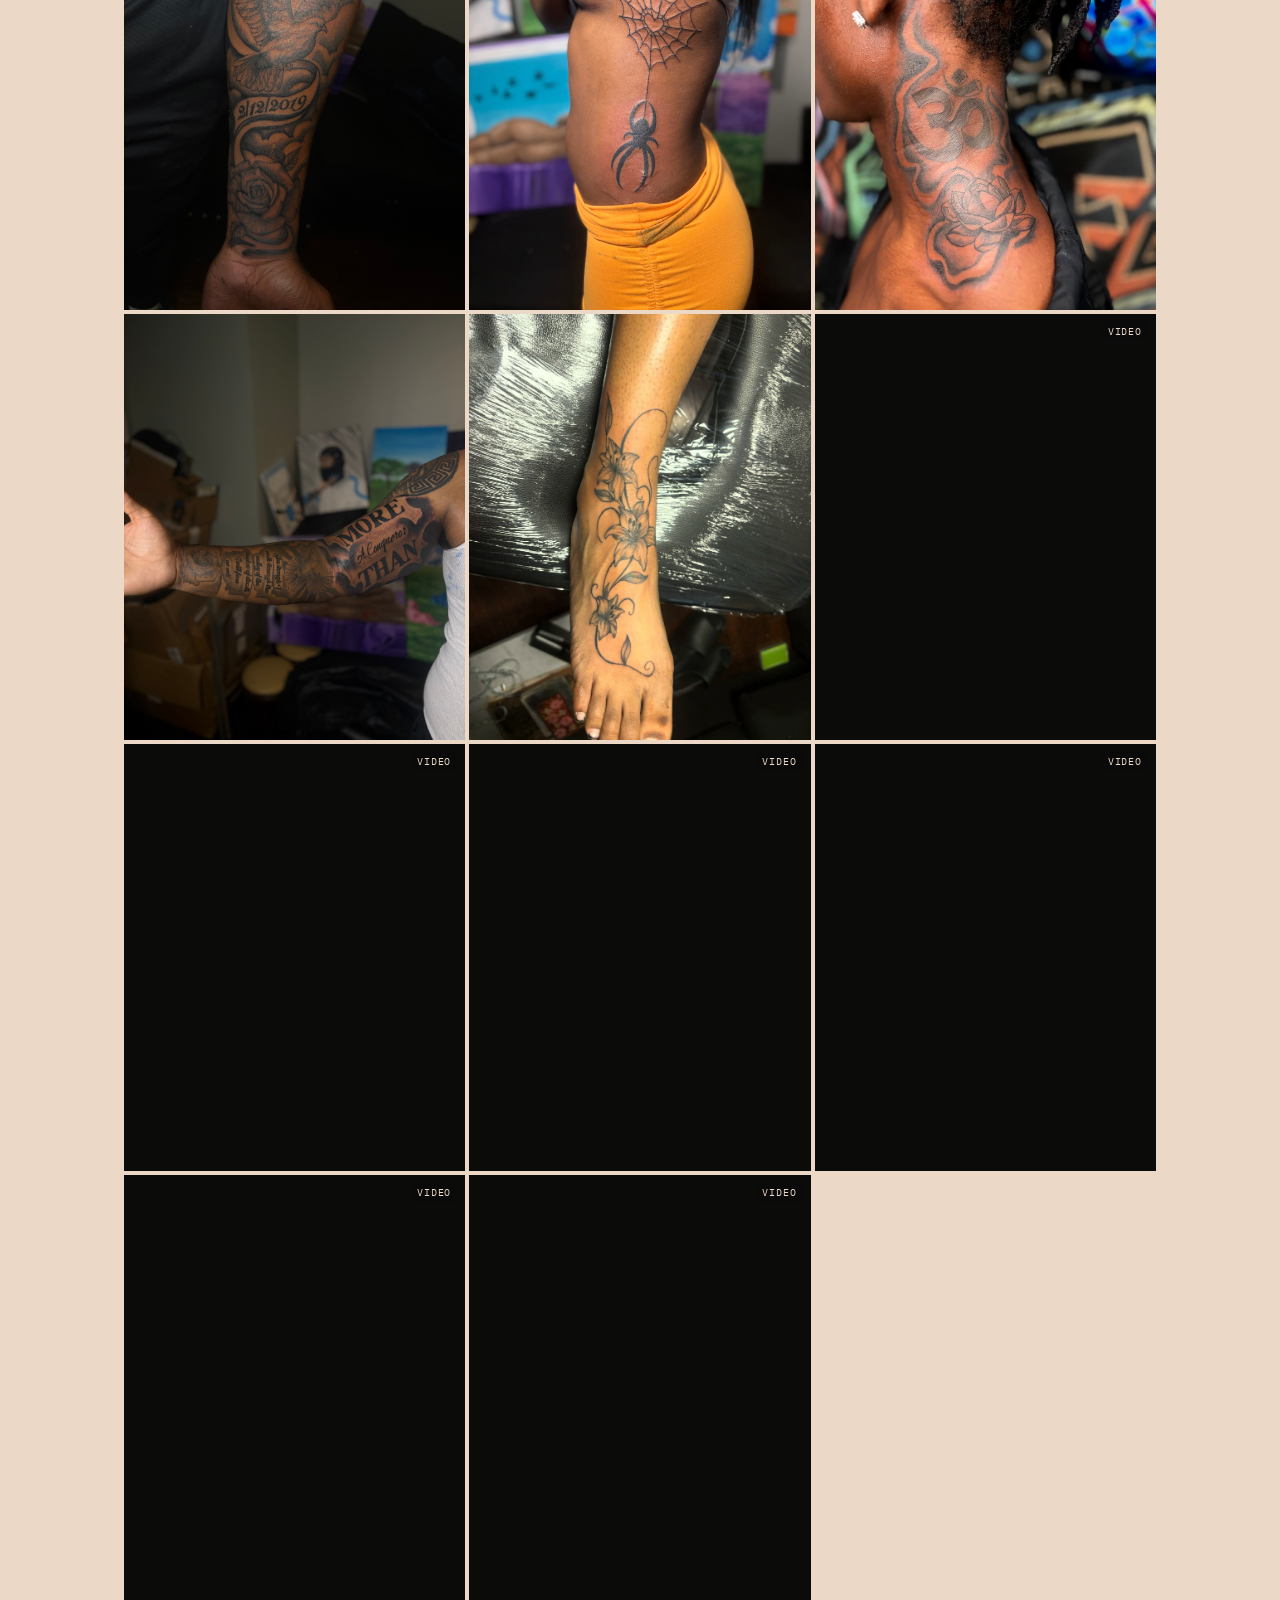
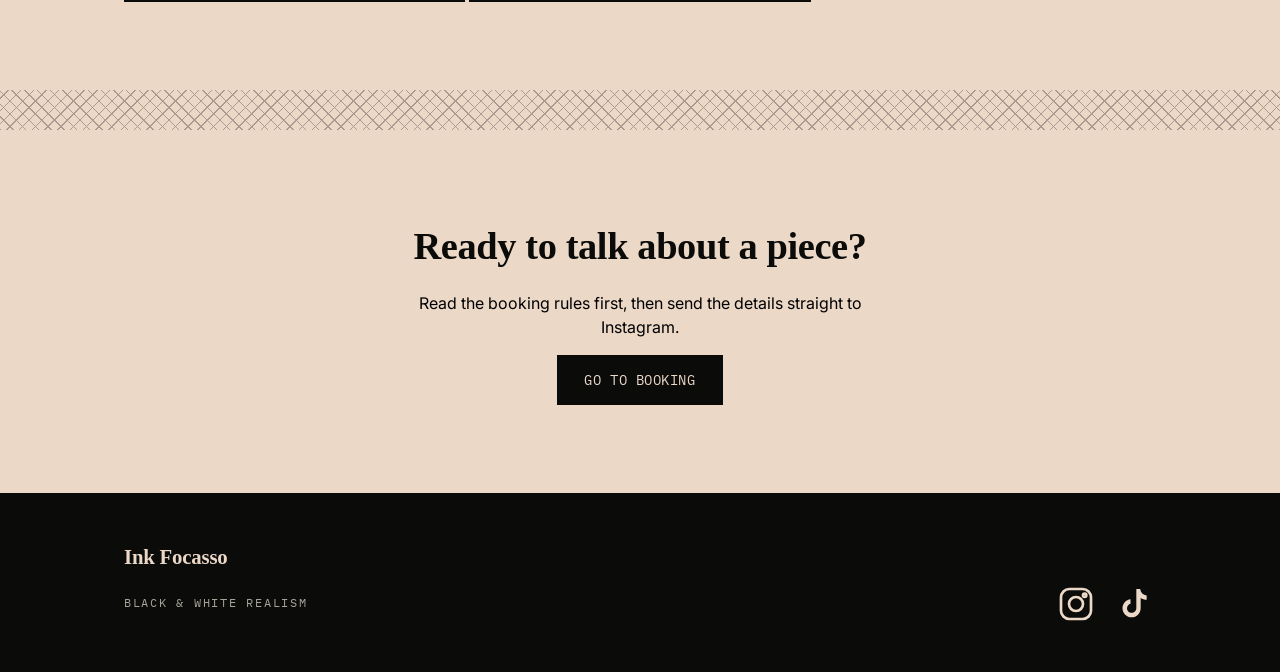
==== commit 1c85f01d: "AboutChange" ====
--- a/ink-focasso/index.html
+++ b/ink-focasso/index.html
@@ -49,10 +49,10 @@
     <p class="label-mono">01 — The artist</p>
     <h2> About Me </h2>
     <div class="about-copy">
-      <p>Hello, My name is Focasso, and I'm a 20-year-old artist. I've spent most of my life drawing before I ever picked up a machine. That background carries into my work. </p>
-      <p><strong>Current focus:</strong> Black and white realism only. No color work.</p>
+      <p>Hello, My name is Focasso, I've spent most of my life drawing before I ever picked up a machine. That background carries into my work. Learn more about my serivces as you continue reading.</p>
+      <p><strong>Current focus:</strong> Black and white realism | Red Ink is now offered | More color work available soon!.</p>
     </div>
-    <div class="about-photo">
+    <div class="about-photo"> 
       <img src="media/artist-photo.jpeg" alt="Ink Focasso, the artist" loading="lazy">
     </div>
     <h2> My Service </h2>
--- a/ink-focasso/css/style.css
+++ b/ink-focasso/css/style.css
@@ -21,7 +21,7 @@
 :root {
   --ink: #0b0b0a;        /* near-black, warm */
   --ink-soft: #171614;
-  --paper: #ecd8c7;      /* warm paper white */
+  --paper: #ecd8c7;      /* warm paper red */
   --paper-dim: #eef5e7;
   --graphite: #000000;   /* secondary text / lines */
   --hairline: #c9c5ba;   /* light borders on paper */
@@ -103,8 +103,10 @@
 
 /* 5. Header / nav ------------------------------------------------ */
 .site-header {
-  position: sticky;
+  position: fixed;
   top: 0;
+  left: 0;
+  right: 0;
   z-index: 40;
   background: var(--paper);
   border-bottom: none;
@@ -114,6 +116,7 @@
   align-items: center;
   justify-content: space-between;
   height: 72px;
+  padding-right: 24px;
 }
 .logotype {
   font-family: var(--font-display);
@@ -157,28 +160,60 @@
 }
 .nav-toggle {
   display: none;
+  position: relative;
+  width: 44px;
+  height: 44px;
   background: none;
-  border: 1px solid var(--ink);
-  padding: 8px 14px;
-  font-family: var(--font-mono);
-  font-size: 0.8rem;
+  border: none;
+  padding: 0;
+  font-size: 0;
+  color: transparent;
+  cursor: pointer;
+  appearance: none;
+  -webkit-appearance: none;
+  margin-left: auto;
+}
+.nav-toggle::before,
+.nav-toggle::after,
+.nav-toggle span {
+  content: "";
+  position: absolute;
+  left: 8px;
+  right: 8px;
+  height: 2px;
+  background: var(--ink);
+  transition: transform 0.2s ease, opacity 0.2s ease;
+}
+.nav-toggle::before { top: 15px; }
+.nav-toggle span { top: 21px; }
+.nav-toggle::after { top: 27px; }
+
+.nav-toggle[aria-expanded="true"]::before {
+  transform: translateY(6px) rotate(45deg);
+}
+.nav-toggle[aria-expanded="true"]::after {
+  transform: translateY(-6px) rotate(-45deg);
+}
+.nav-toggle[aria-expanded="true"] span {
+  opacity: 0;
 }
 
 /* 6. Hero --------------------------------------------------------- */
 .hero {
   position: relative;
-  min-height: 78vh;
+  min-height: 80vh;
   display: flex;
   align-items: flex-end;
   background: var(--ink);
   color: #ffffff;
   overflow: hidden;
+  padding-top: 96px;
 }
 .hero-media {
   position: absolute;
   inset: 0;
   /* Updated with your "focasso portfolio.PNG" image */
-  background: url("../media/focasso portfolio.PNG") center/cover no-repeat;
+  background: url("../media/focasso portfolio.PNG") center 27% /cover no-repeat;
 }
 
 .hero-overlay {
@@ -348,7 +383,9 @@
 .footer-links a:hover { color: var(--blood-soft); }
 
 /* 11. Booking page ---------------------------------------------------- */
-.page-header { padding: 64px 24px 32px; }
+.page-header {
+  padding: 96px 24px 32px;
+}
 .page-header p:last-child { max-width: 58ch; }
 
 .rules { padding: 24px 24px 64px; }
@@ -425,7 +462,9 @@
 .copy-status { font-family: var(--font-mono); font-size: 0.8rem; color: var(--blood); }
 
 /* 12. Aftercare page ---------------------------------------------------- */
-.aftercare { padding: 24px 24px 96px; }
+.page-header {
+  padding: 96px 24px 32px;
+}
 .aftercare-steps {
   display: flex;
   flex-direction: column;
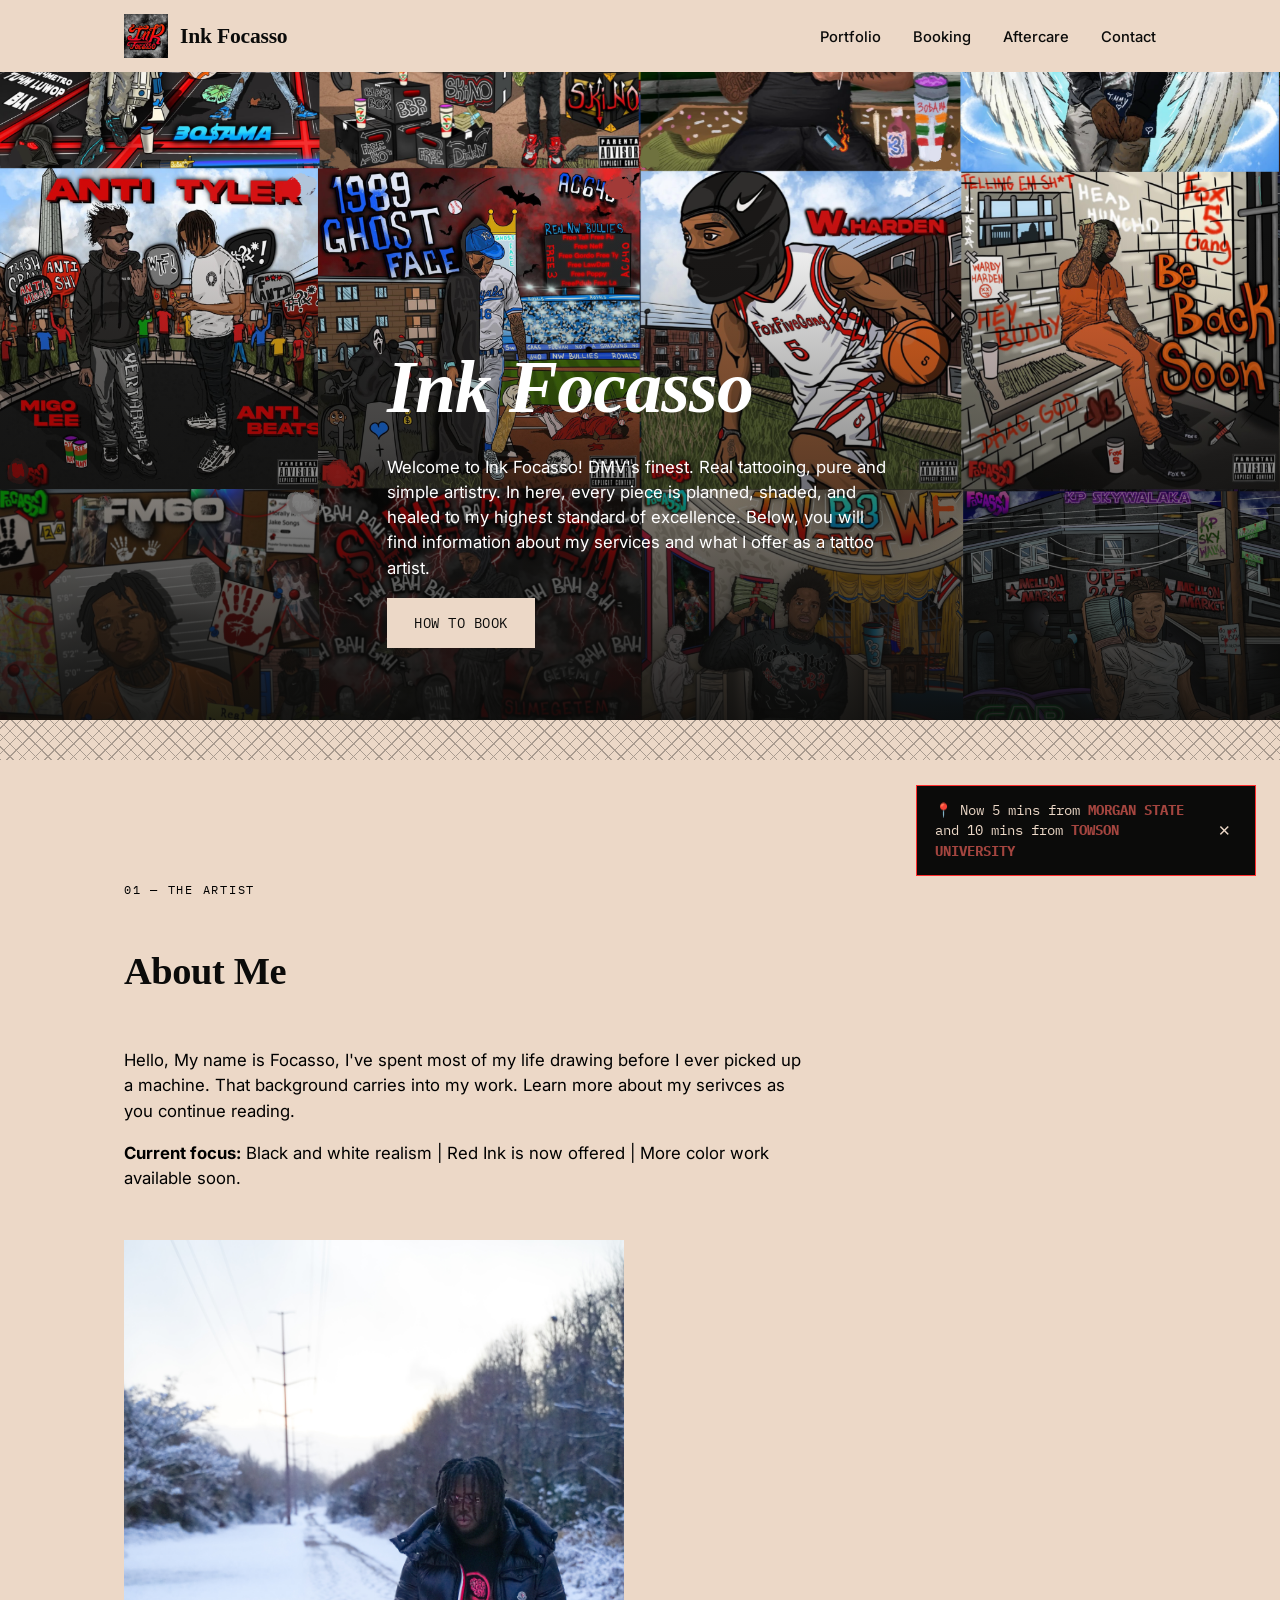
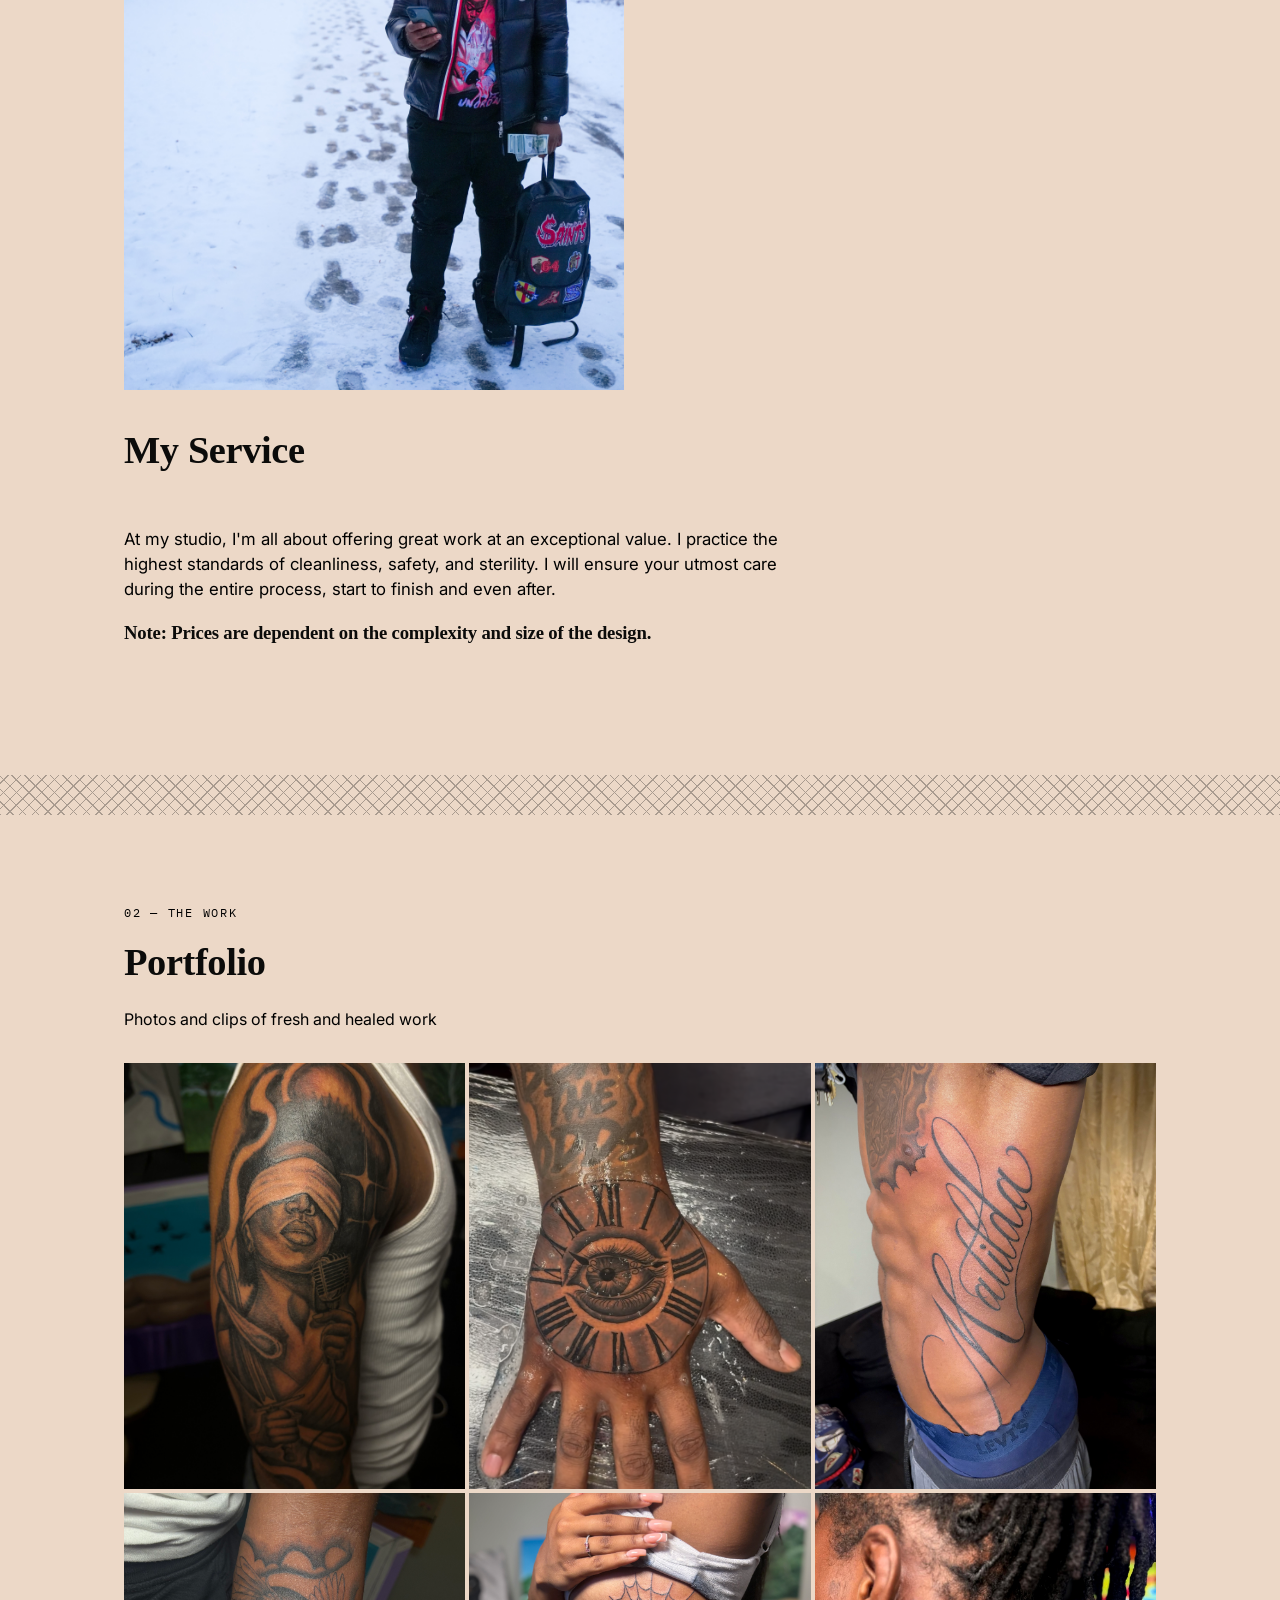
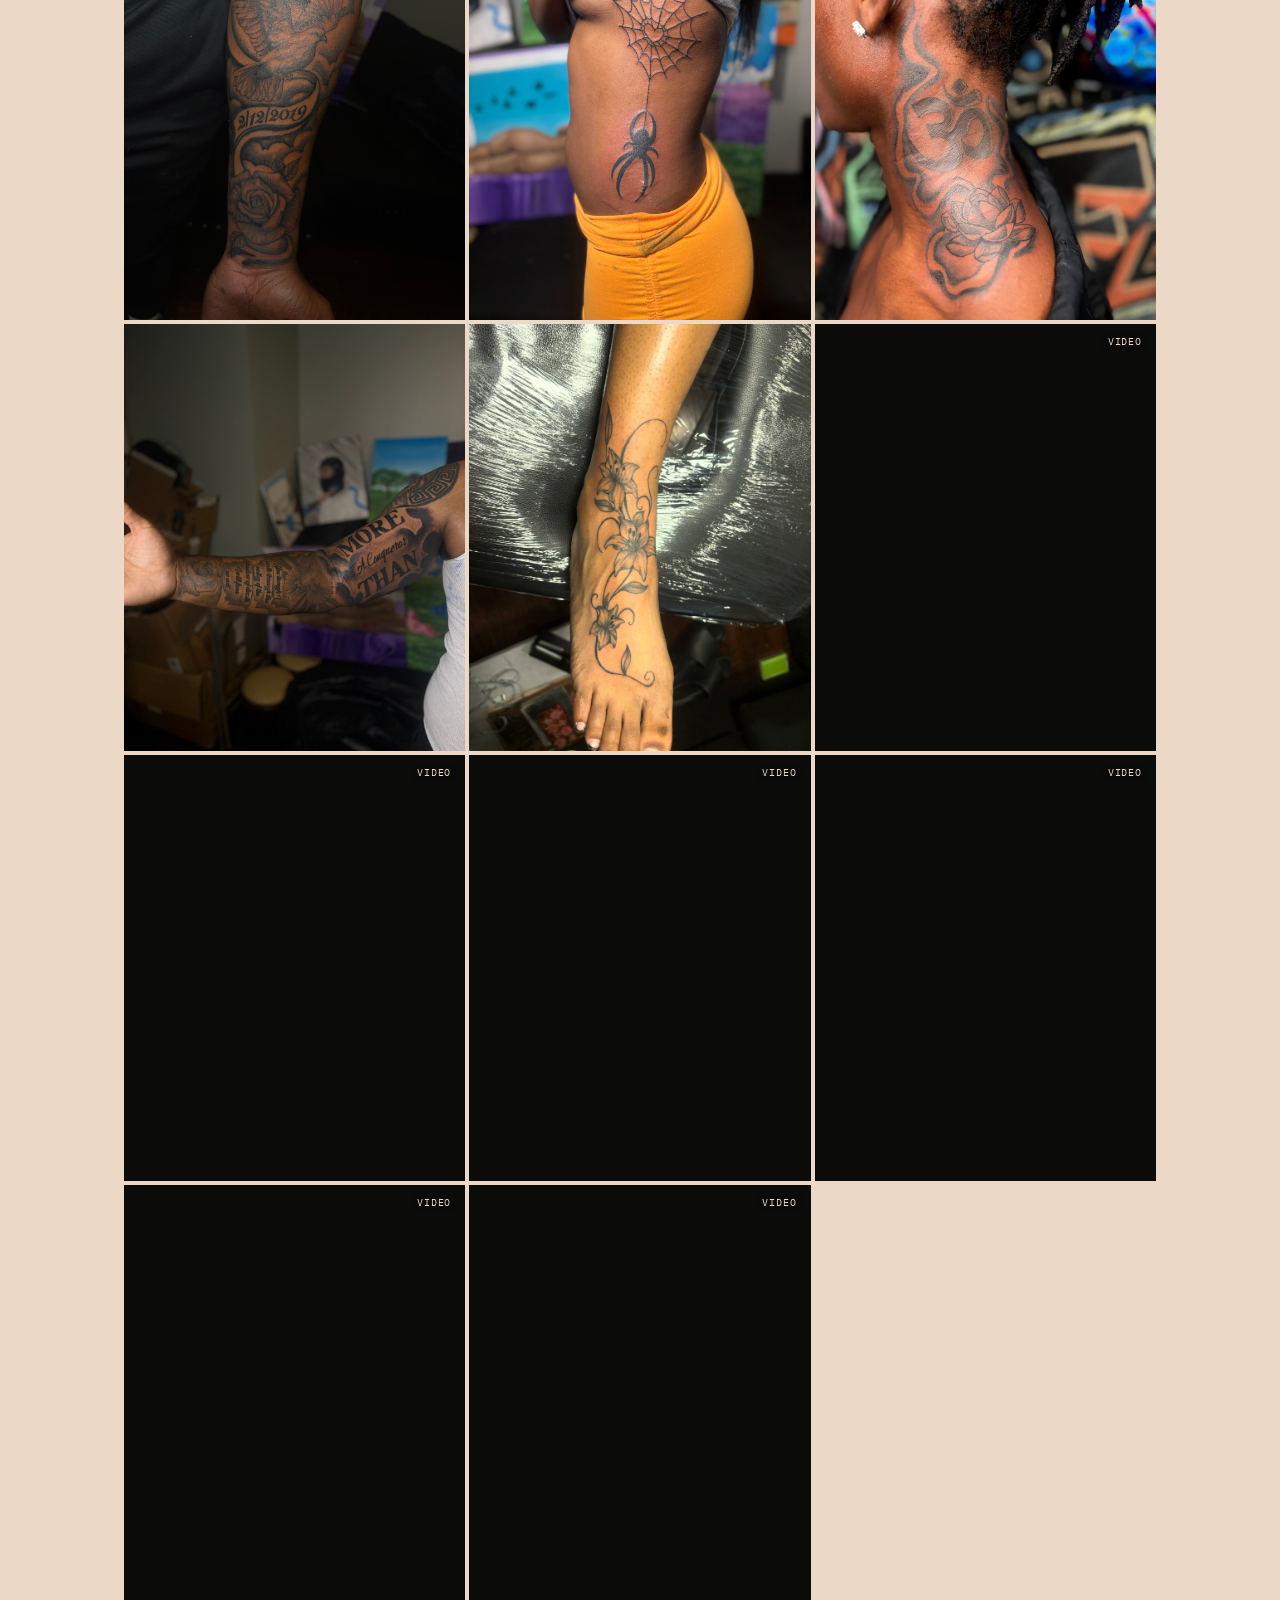
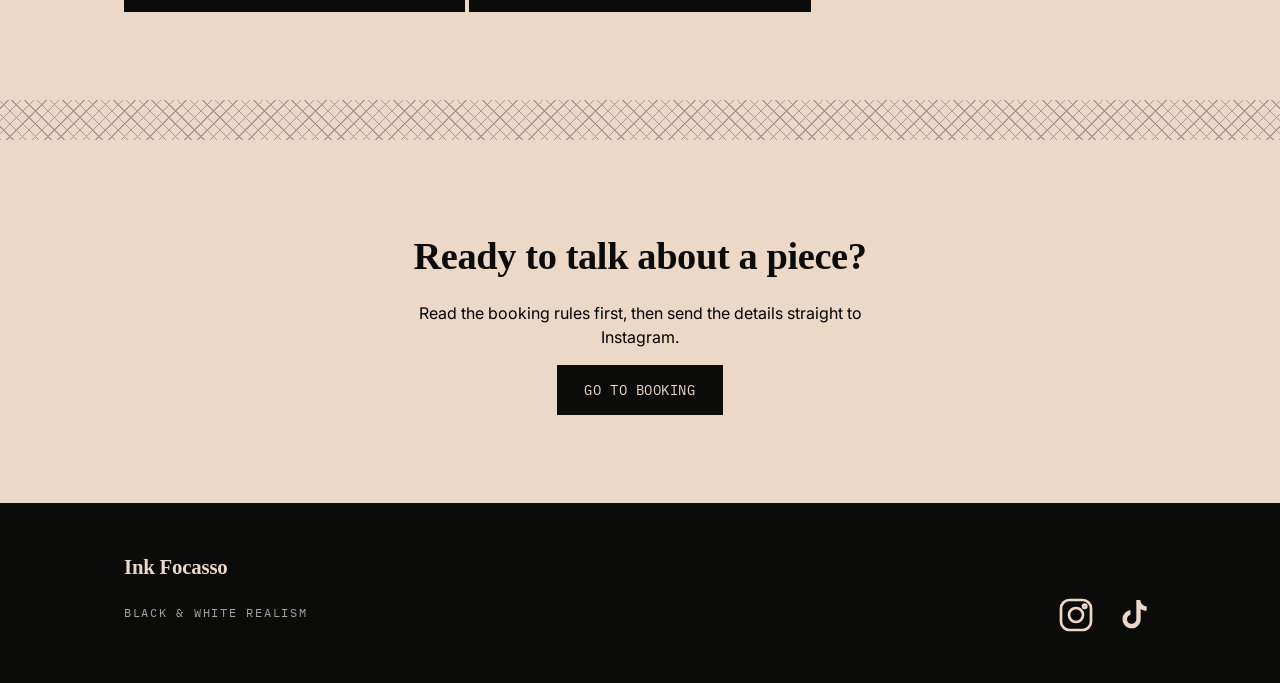
==== commit 83218950: "ServicesChange" ====
--- a/ink-focasso/index.html
+++ b/ink-focasso/index.html
@@ -50,14 +50,16 @@
     <h2> About Me </h2>
     <div class="about-copy">
       <p>Hello, My name is Focasso, I've spent most of my life drawing before I ever picked up a machine. That background carries into my work. Learn more about my serivces as you continue reading.</p>
-      <p><strong>Current focus:</strong> Black and white realism | Red Ink is now offered | More color work available soon!.</p>
+      <p><strong>Current focus:</strong> Black and white realism | Red Ink is now offered | More color work available soon.</p>
     </div>
     <div class="about-photo"> 
       <img src="media/artist-photo.jpeg" alt="Ink Focasso, the artist" loading="lazy">
     </div>
     <h2> My Service </h2>
     <div class="about-copy">
-      <p> At my studio, I'm all about offering great work at an exceptional value. I practice the highest standards of cleanliness, safety, and sterility. I will ensure your utmost care during the entire process, start to finish and even after. Note: Prices are dependent on the complexity and size of the design.</p>
+      <p> At my studio, I'm all about offering great work at an exceptional value. I practice the highest standards of cleanliness, safety, and sterility. I will ensure your utmost care during the entire process, start to finish and even after.</p>
+      
+      <h3><b>Note: Prices are dependent on the complexity and size of the design.</b></h3> 
     </div>
   
   </div>
